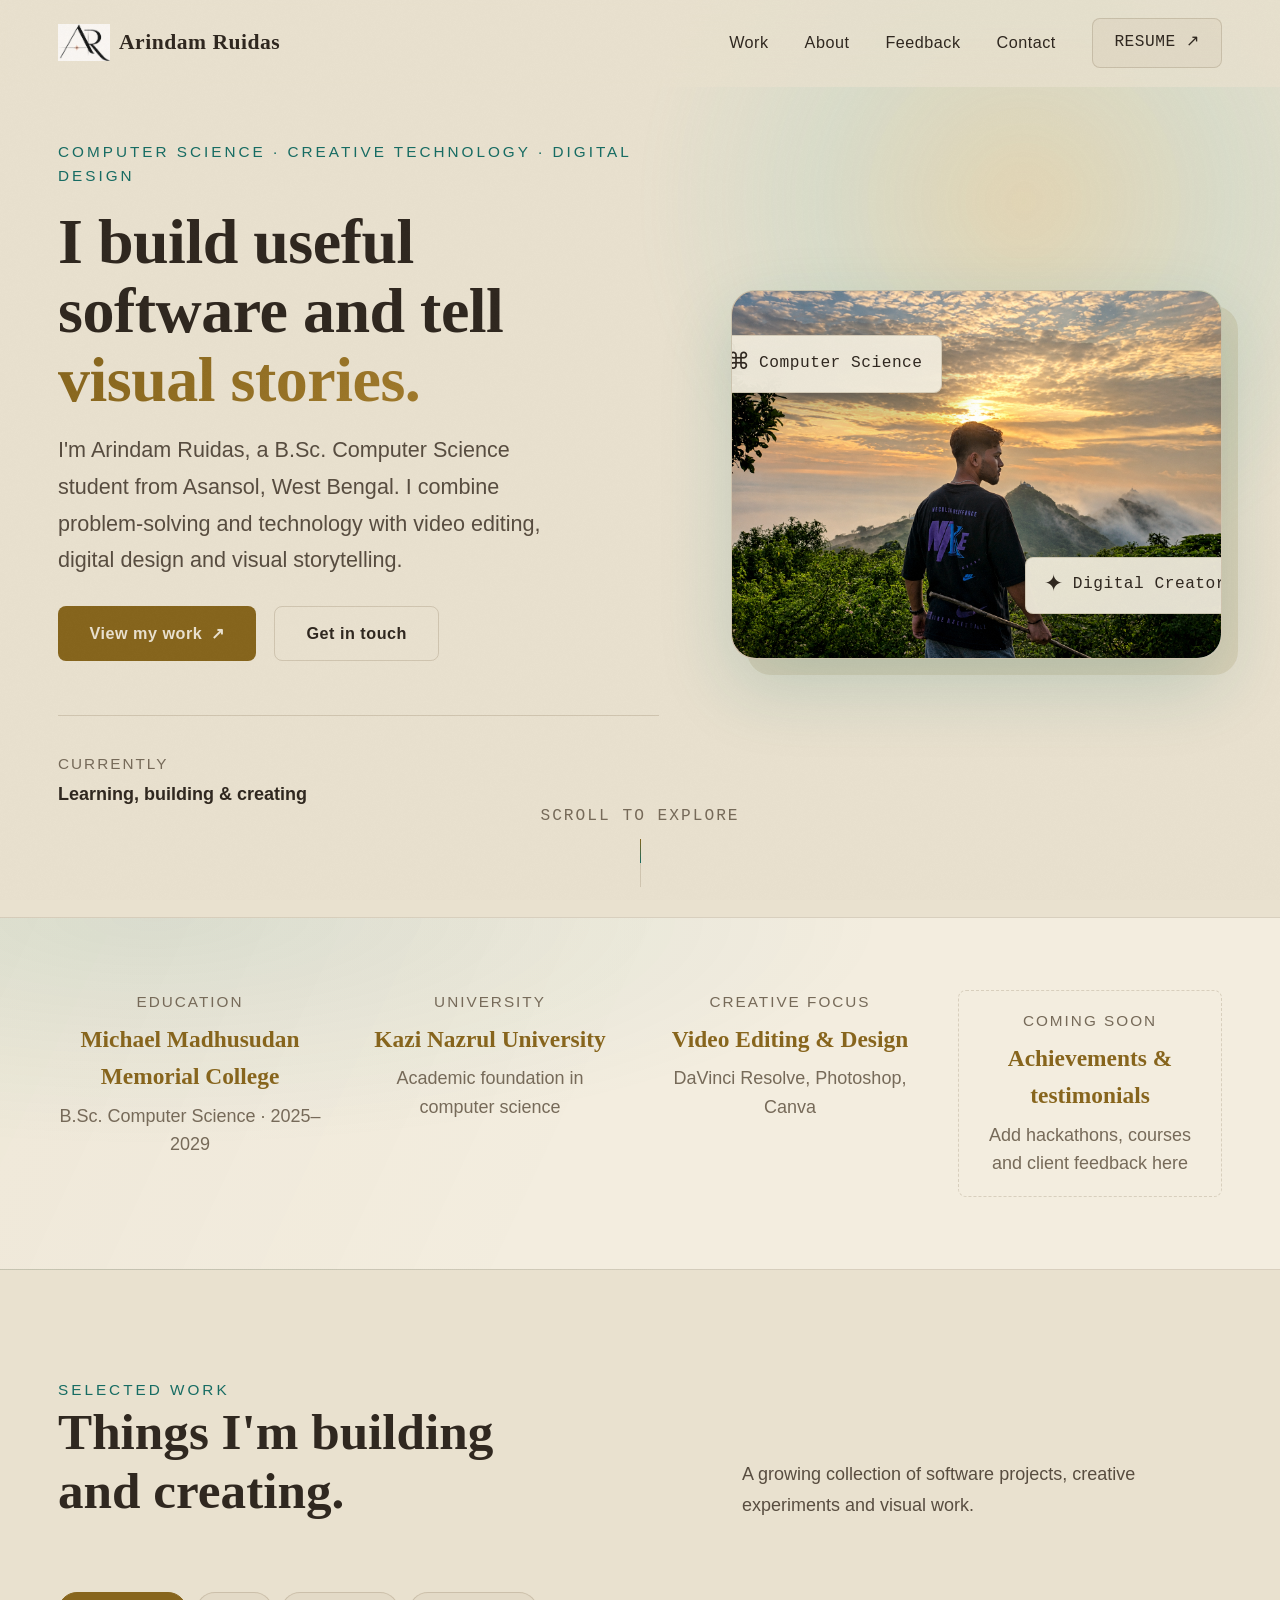
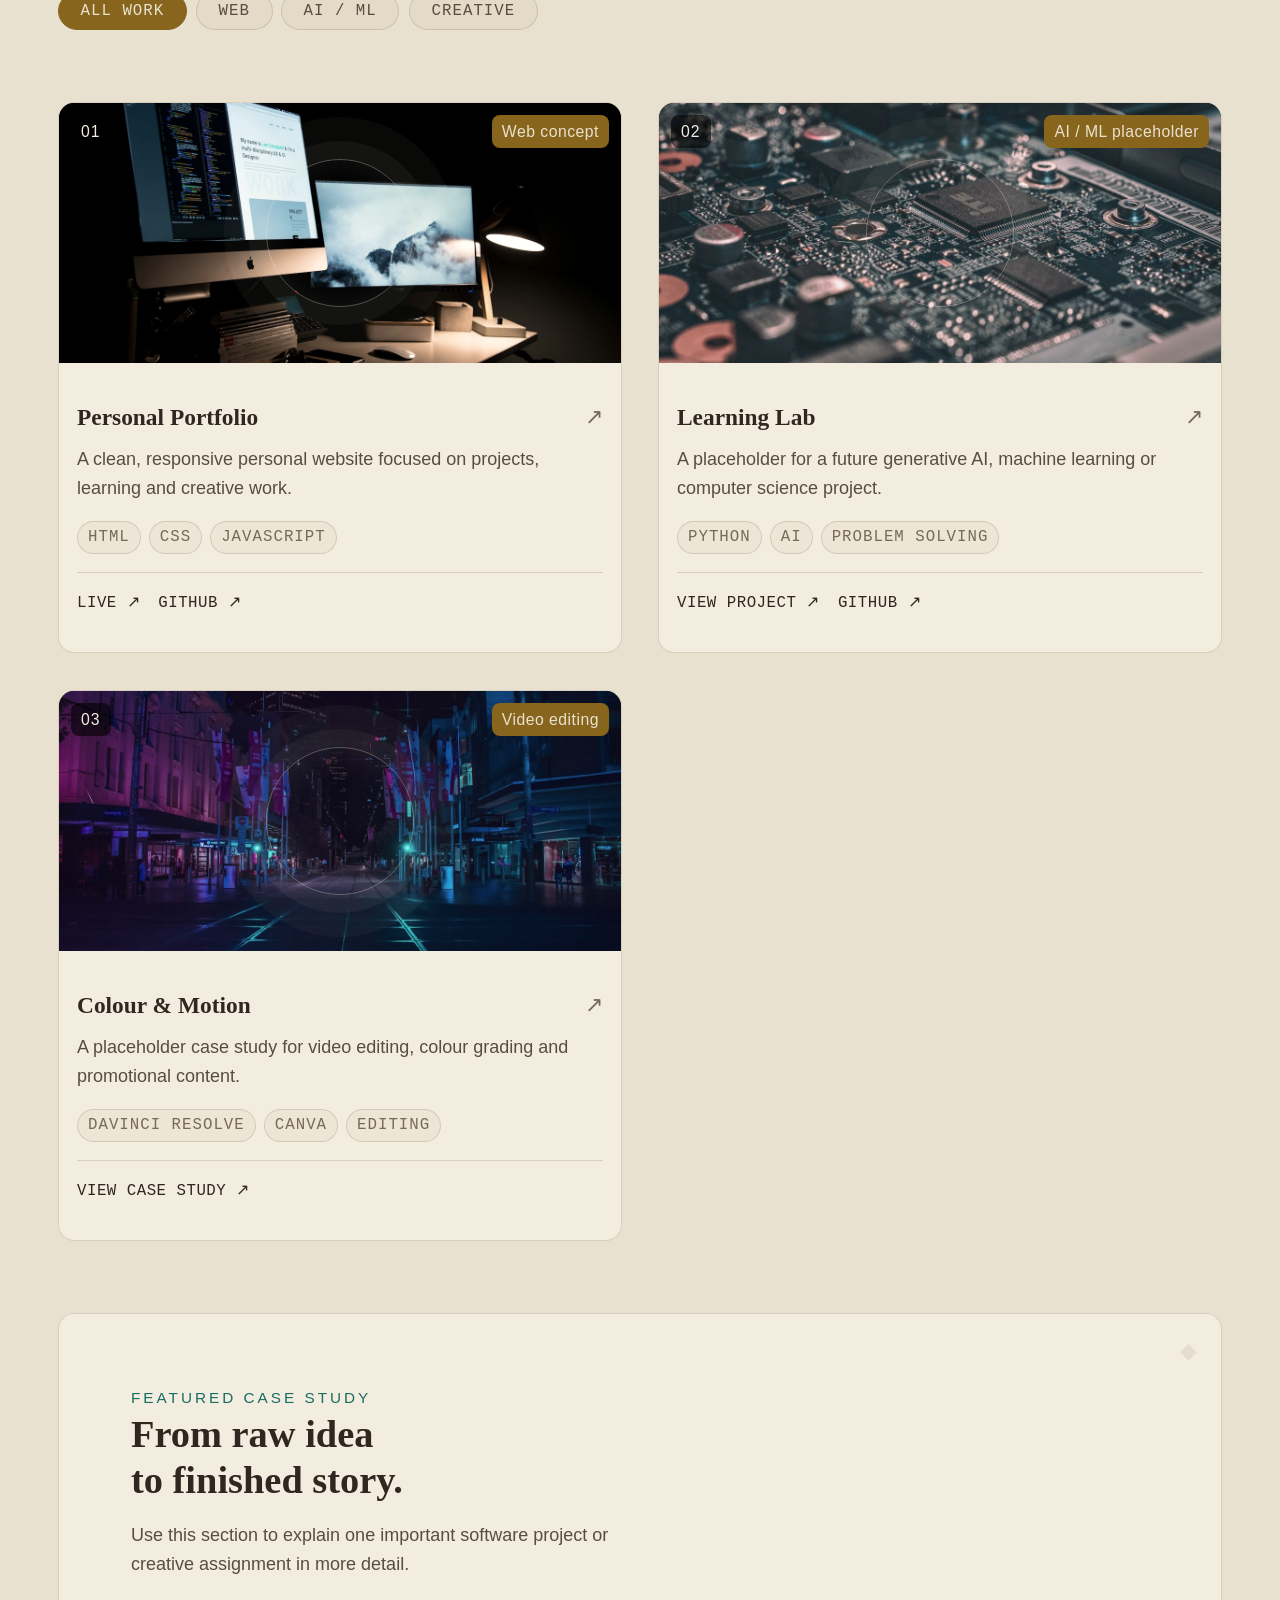
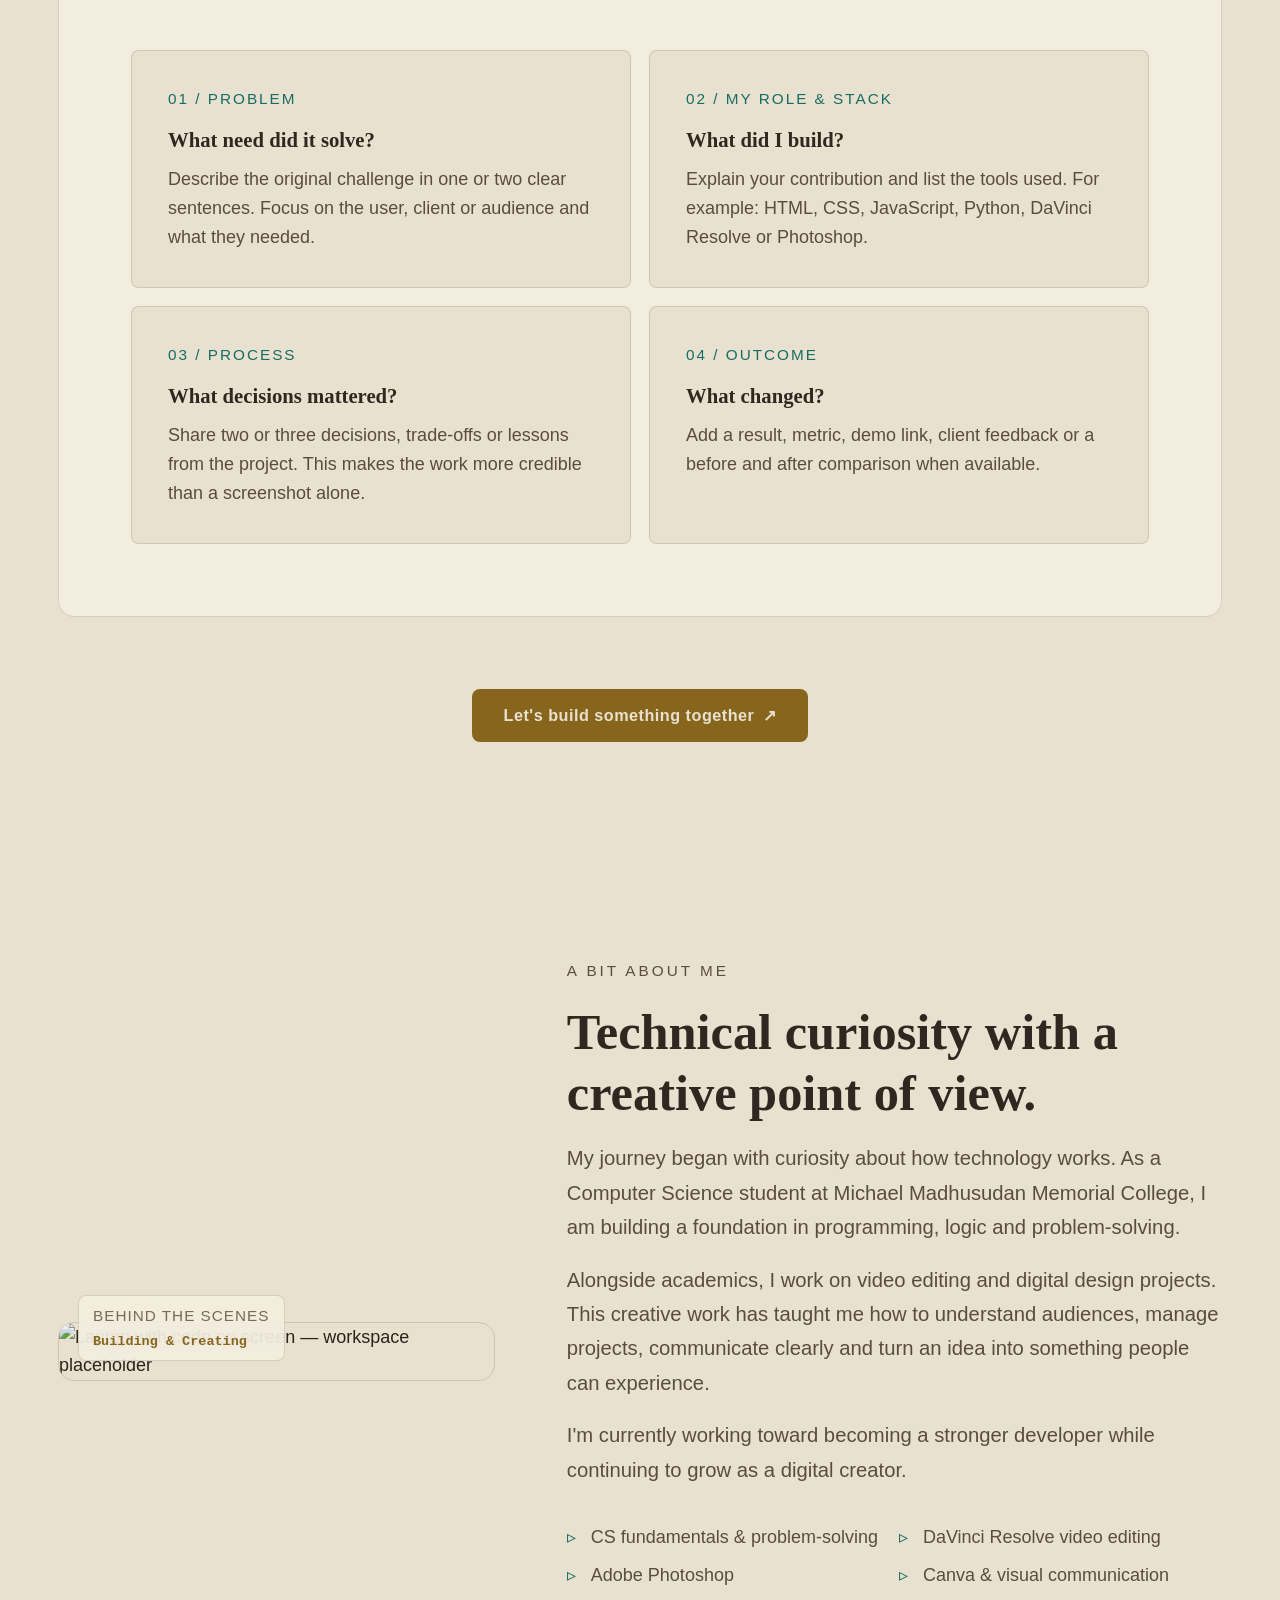
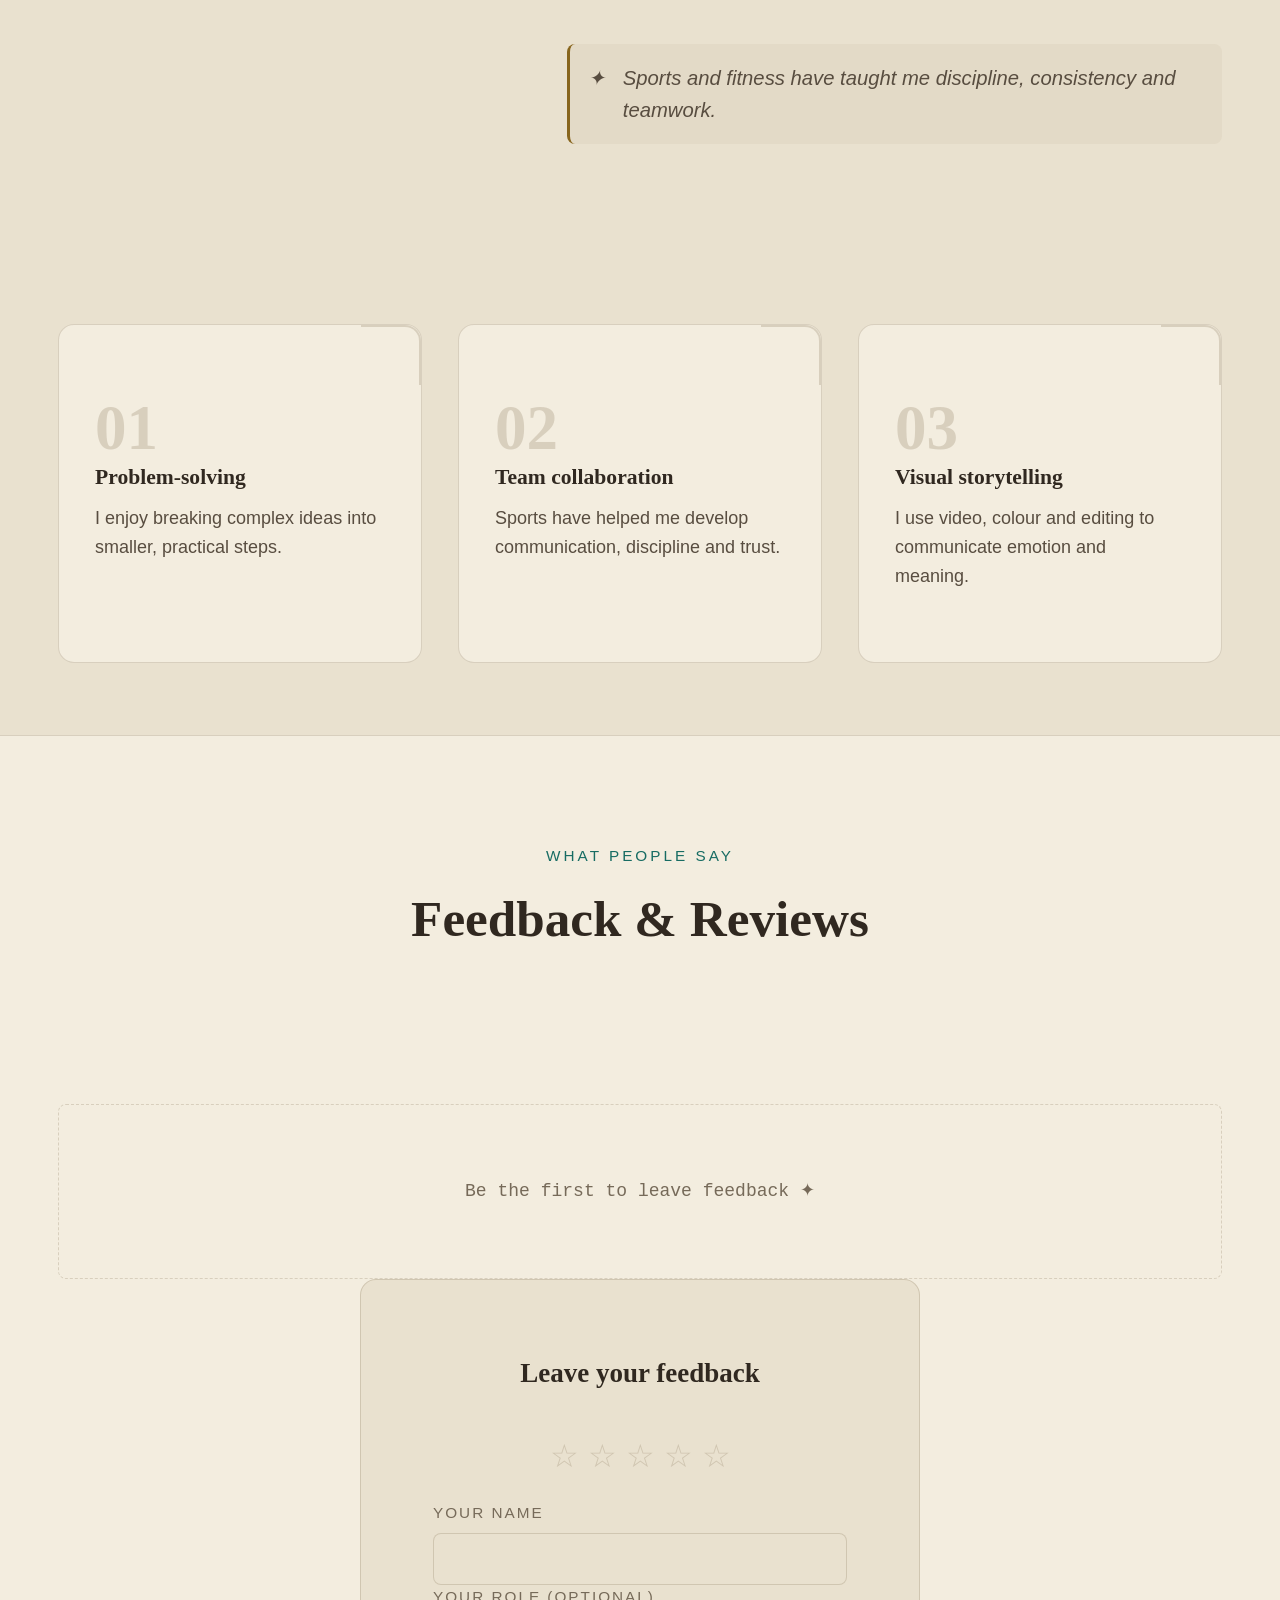
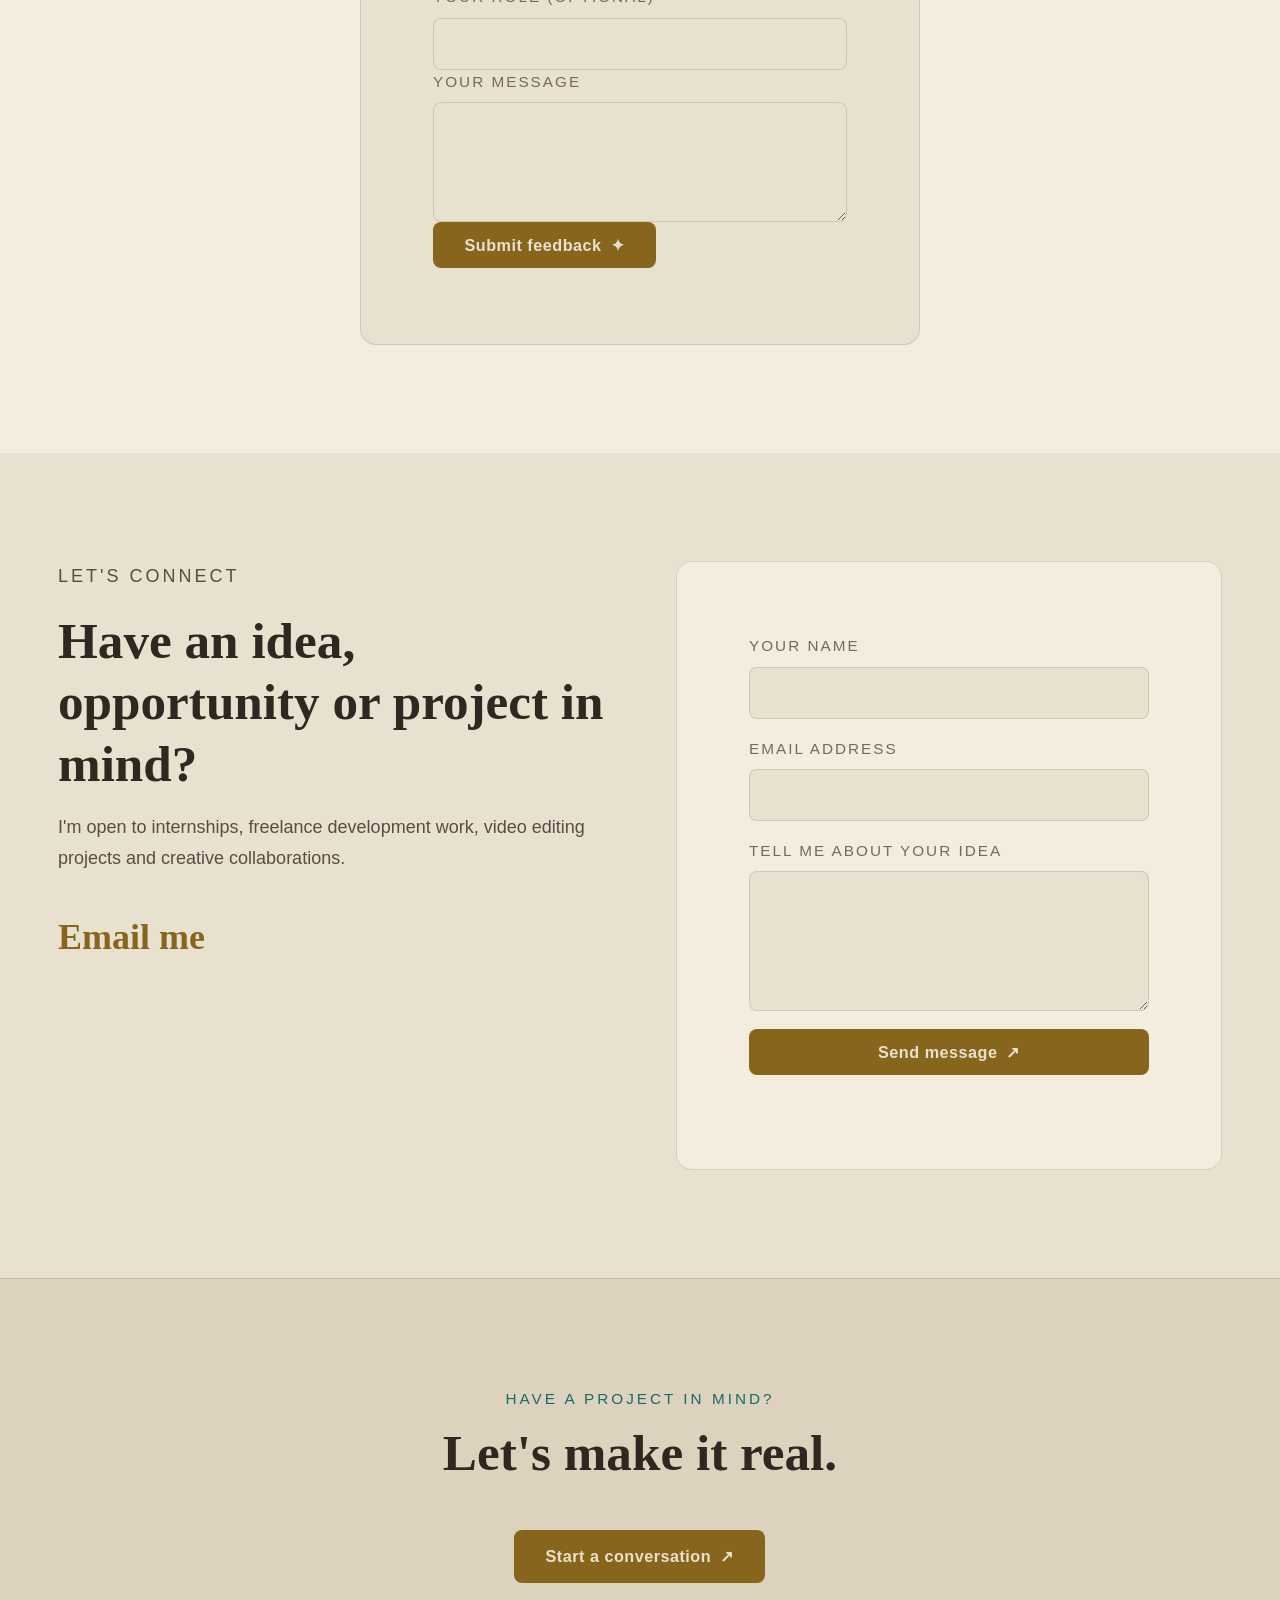
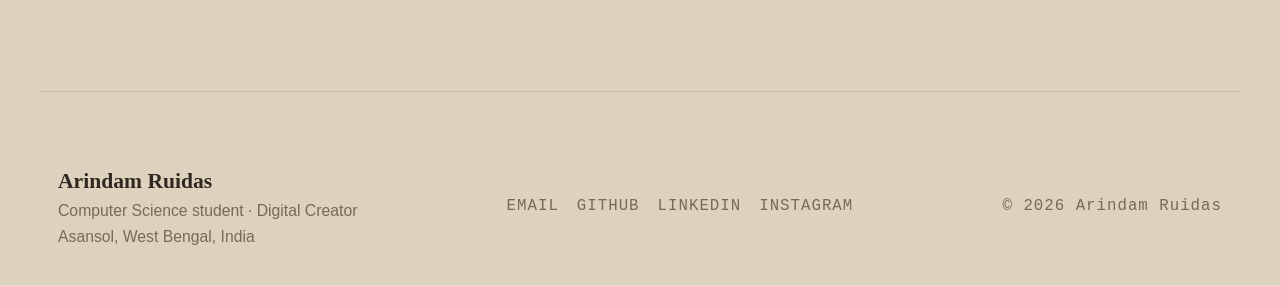
==== index.html @ f47f0a63 "Publish personal portfolio website" ====
<!DOCTYPE html>
<html lang="en">
<head>
  <meta charset="UTF-8" />
  <meta name="viewport" content="width=device-width, initial-scale=1.0" />

  <title>Arindam Ruidas — Computer Science Student &amp; Digital Creator</title>

  <meta
    name="description"
    content="Portfolio of Arindam Ruidas — Computer Science student, problem solver, video editor and digital creator from Asansol, West Bengal."
  />

  <meta name="theme-color" content="#e9e1cf" />
  <meta name="referrer" content="no-referrer" />
  <meta
    http-equiv="Content-Security-Policy"
    content="default-src 'self'; base-uri 'self'; object-src 'none'; script-src 'self'; style-src 'self' 'unsafe-inline' https://fonts.googleapis.com; font-src 'self' https://fonts.gstatic.com data:; img-src 'self' https://images.unsplash.com data:; connect-src 'self'; form-action 'self' mailto:"
  />
  <link rel="icon" type="image/png" href="assets/images/arindam-logo.png" />

  <!-- Typography: Playfair Display, Inter, Space Grotesk, and JetBrains Mono. -->
  <link rel="preconnect" href="https://fonts.googleapis.com" />
  <link rel="preconnect" href="https://fonts.gstatic.com" crossorigin />
  <link
    href="https://fonts.googleapis.com/css2?family=Cormorant+Garamond:wght@400;500;600;700&family=DM+Sans:wght@400;500;600;700&family=Inter:wght@400;500;600;700&family=JetBrains+Mono:wght@300;400;500&family=Playfair+Display:wght@400;500;600;700;800&family=Space+Grotesk:wght@400;500;600;700&display=swap"
    rel="stylesheet"
  />

  <link rel="stylesheet" href="styles.css" />
</head>

<body>
  <!-- Custom dot-and-ring cursor -->
  <div id="cursor-orb"></div>

  <!-- Film Grain Overlay -->
  <div class="grain-overlay"></div>

  <!-- Skip link for keyboard and screen-reader users -->
  <a class="skip-link" href="#main-content">Skip to content</a>

  <!-- Header -->
  <header class="site-header" id="site-header">
    <div class="container nav-wrapper">
      <a href="#home" class="brand" aria-label="Arindam Ruidas home">
        <img class="brand-logo" src="assets/images/arindam-logo.png" alt="" />
        <span class="brand-name">Arindam Ruidas</span>
      </a>

      <button
        class="menu-toggle"
        id="menu-toggle"
        type="button"
        aria-label="Open navigation menu"
        aria-expanded="false"
        aria-controls="primary-navigation"
      >
        <span></span>
        <span></span>
      </button>

      <nav
        class="primary-navigation"
        id="primary-navigation"
        aria-label="Primary navigation"
      >
        <a href="#work">Work</a>
        <a href="#about">About</a>
        <a href="#feedback">Feedback</a>
        <a href="#contact">Contact</a>

        <a
          class="nav-resume"
          href="assets/documents/arindam-ruidas-resume.pdf"
          target="_blank"
          rel="noopener"
          aria-label="Open resume PDF in a new tab"
        >
          Resume <span aria-hidden="true">↗</span>
        </a>
      </nav>
    </div>
  </header>

  <main id="main-content">
    <!-- Hero -->
    <section class="hero section" id="home">
      <div class="container hero-grid">
        <div class="hero-content reveal">
          <p class="eyebrow" data-cipher>Computer Science · Creative Technology · Digital Design</p>

          <h1>
            I build useful software and tell
            <span class="accent-text">visual stories.</span>
          </h1>

          <p class="hero-description">
            I'm Arindam Ruidas, a B.Sc. Computer Science student from Asansol,
            West Bengal. I combine problem-solving and technology with
            video editing, digital design and visual storytelling.
          </p>

          <div class="hero-actions">
            <a class="button button-primary" href="#work">
              View my work
              <span aria-hidden="true">↗</span>
            </a>

            <a class="button button-secondary" href="#contact">
              Get in touch
            </a>
          </div>

          <div class="hero-details">
            <div>
              <span class="detail-label">Currently</span>
              <strong>Learning, building &amp; creating</strong>
            </div>

          </div>
        </div>

        <div class="hero-visual reveal">
          <div class="hero-image-wrap">
            <img
              src="assets/images/hero-arindam.png"
              alt="Arindam looking out over a mountain landscape at sunset"
              class="hero-image"
            />

            <div class="floating-card floating-card-top">
              <span class="floating-icon">⌘</span>
              <span>Computer Science</span>
            </div>

            <div class="floating-card floating-card-bottom">
              <span class="floating-icon">✦</span>
              <span>Digital Creator</span>
            </div>
          </div>
        </div>
      </div>

      <div class="container hero-scroll">
        <span>Scroll to explore</span>
        <span class="scroll-line"></span>
      </div>
    </section>

    <!-- Credibility strip -->
    <section class="credibility section-small" aria-label="Education and interests">
      <div class="container">
        <div class="credibility-grid">
          <div class="credibility-item">
            <span class="credibility-label" data-cipher>Education</span>
            <strong>Michael Madhusudan Memorial College</strong>
            <small>B.Sc. Computer Science · 2025–2029</small>
          </div>

          <div class="credibility-item">
            <span class="credibility-label" data-cipher>University</span>
            <strong>Kazi Nazrul University</strong>
            <small>Academic foundation in computer science</small>
          </div>

          <div class="credibility-item">
            <span class="credibility-label" data-cipher>Creative focus</span>
            <strong>Video Editing &amp; Design</strong>
            <small>DaVinci Resolve, Photoshop, Canva</small>
          </div>

          <div class="credibility-item placeholder-item">
            <span class="credibility-label" data-cipher>Coming soon</span>
            <strong>Achievements &amp; testimonials</strong>
            <small>Add hackathons, courses and client feedback here</small>
          </div>
        </div>
      </div>
    </section>

    <!-- Work -->
    <section class="section work-section" id="work">
      <div class="container">
        <div class="section-heading reveal">
          <div>
            <p class="eyebrow" data-cipher>Selected work</p>
            <h2>Things I'm building<br />and creating.</h2>
          </div>

          <p class="section-intro">
            A growing collection of software projects, creative experiments
            and visual work.
          </p>
        </div>

        <!-- Filter controls -->
        <div class="filter-controls reveal" role="group" aria-label="Filter projects">
          <button class="filter-button active" data-filter="all">
            All work
          </button>

          <button class="filter-button" data-filter="web">
            Web
          </button>

          <button class="filter-button" data-filter="ai">
            AI / ML
          </button>

          <button class="filter-button" data-filter="creative">
            Creative
          </button>
        </div>

        <!-- Project grid -->
        <div class="project-grid" id="project-grid">
          <article class="project-card reveal" data-category="web">
            <div class="project-media project-media-one">
              <img
                class="project-photo"
                src="assets/images/project-portfolio.jpg"
                alt="A dual-screen creative workspace displaying code and a portfolio"
                loading="lazy"
                decoding="async"
              />
              <span class="project-number" data-cipher>01</span>
              <span class="project-type">Web concept</span>
            </div>

            <div class="project-content">
              <div class="project-card-header">
                <h3>Personal Portfolio</h3>
                <span class="project-arrow" aria-hidden="true">↗</span>
              </div>

              <p>
                A clean, responsive personal website focused on projects,
                learning and creative work.
              </p>

              <div class="tag-list">
                <span>HTML</span>
                <span>CSS</span>
                <span>JavaScript</span>
              </div>

              <div class="project-links">
                <a href="#" aria-label="View personal portfolio live project">
                  Live ↗
                </a>
                <a href="#" aria-label="View personal portfolio GitHub repository">
                  GitHub ↗
                </a>
              </div>
            </div>
          </article>

          <article class="project-card reveal" data-category="ai">
            <div class="project-media project-media-two">
              <img
                class="project-photo"
                src="assets/images/project-learning-lab.jpg"
                alt="Close-up of a computer circuit board"
                loading="lazy"
                decoding="async"
              />
              <span class="project-number" data-cipher>02</span>
              <span class="project-type">AI / ML placeholder</span>
            </div>

            <div class="project-content">
              <div class="project-card-header">
                <h3>Learning Lab</h3>
                <span class="project-arrow" aria-hidden="true">↗</span>
              </div>

              <p>
                A placeholder for a future generative AI, machine learning or
                computer science project.
              </p>

              <div class="tag-list">
                <span>Python</span>
                <span>AI</span>
                <span>Problem Solving</span>
              </div>

              <div class="project-links">
                <a href="#" aria-label="View Learning Lab project">
                  View project ↗
                </a>
                <a href="#" aria-label="View Learning Lab GitHub repository">
                  GitHub ↗
                </a>
              </div>
            </div>
          </article>

          <article class="project-card reveal" data-category="creative">
            <div class="project-media project-media-three">
              <img
                class="project-photo"
                src="assets/images/project-colour-motion.jpg"
                alt="A quiet city street at night washed in cinematic blue and magenta light"
                loading="lazy"
                decoding="async"
              />
              <span class="project-number" data-cipher>03</span>
              <span class="project-type">Video editing</span>
            </div>

            <div class="project-content">
              <div class="project-card-header">
                <h3>Colour &amp; Motion</h3>
                <span class="project-arrow" aria-hidden="true">↗</span>
              </div>

              <p>
                A placeholder case study for video editing, colour grading and
                promotional content.
              </p>

              <div class="tag-list">
                <span>DaVinci Resolve</span>
                <span>Canva</span>
                <span>Editing</span>
              </div>

              <div class="project-links">
                <a href="#" aria-label="View Colour and Motion case study">
                  View case study ↗
                </a>
              </div>
            </div>
          </article>
        </div>

        <!-- Case study -->
        <article class="case-study reveal">
          <div class="case-study-heading">
            <div>
              <p class="eyebrow" data-cipher>Featured case study</p>
              <h2>From raw idea<br />to finished story.</h2>
            </div>

            <p>
              Use this section to explain one important software project or
              creative assignment in more detail.
            </p>
          </div>

          <div class="case-study-grid">
            <div class="case-study-block">
              <span class="case-label" data-cipher>01 / Problem</span>
              <h3>What need did it solve?</h3>
              <p>
                Describe the original challenge in one or two clear sentences.
                Focus on the user, client or audience and what they needed.
              </p>
            </div>

            <div class="case-study-block">
              <span class="case-label" data-cipher>02 / My role &amp; stack</span>
              <h3>What did I build?</h3>
              <p>
                Explain your contribution and list the tools used. For example:
                HTML, CSS, JavaScript, Python, DaVinci Resolve or
                Photoshop.
              </p>
            </div>

            <div class="case-study-block">
              <span class="case-label" data-cipher>03 / Process</span>
              <h3>What decisions mattered?</h3>
              <p>
                Share two or three decisions, trade-offs or lessons from the
                project. This makes the work more credible than a screenshot
                alone.
              </p>
            </div>

            <div class="case-study-block">
              <span class="case-label" data-cipher>04 / Outcome</span>
              <h3>What changed?</h3>
              <p>
                Add a result, metric, demo link, client feedback or a before and
                after comparison when available.
              </p>
            </div>
          </div>
        </article>

        <div class="center-cta reveal">
          <a class="button button-primary" href="#contact">
            Let's build something together
            <span aria-hidden="true">↗</span>
          </a>
        </div>
      </div>
    </section>

    <!-- About -->
    <section class="section about-section" id="about">
      <div class="container about-grid">
        <div class="about-image-column reveal">
          <img
            src="https://images.unsplash.com/photo-1498050108023-c5249f4df085?auto=format&fit=crop&w=1000&q=85"
            alt="Laptop with code on screen — workspace placeholder"
            class="about-image"
          />

          <div class="image-caption">
            <span>Behind the scenes</span>
            <strong>Building &amp; Creating</strong>
          </div>
        </div>

        <div class="about-content reveal">
          <p class="eyebrow" data-cipher>A bit about me</p>

          <h2>Technical curiosity with a creative point of view.</h2>

          <p>
            My journey began with curiosity about how technology works. As a
            Computer Science student at Michael Madhusudan Memorial College, I
            am building a foundation in programming, logic and problem-solving.
          </p>

          <p>
            Alongside academics, I work on video editing and digital design
            projects. This creative work has taught me how to understand
            audiences, manage projects, communicate clearly and turn an idea
            into something people can experience.
          </p>

          <p>
            I'm currently working toward becoming a stronger developer while
            continuing to grow as a digital creator.
          </p>

          <ul class="skills-list" aria-label="Core skills">
            <li>CS fundamentals &amp; problem-solving</li>
            <li>DaVinci Resolve video editing</li>
            <li>Adobe Photoshop</li>
            <li>Canva &amp; visual communication</li>
          </ul>

          <div class="personal-note">
            <span aria-hidden="true">✦</span>
            Sports and fitness have taught me discipline, consistency
            and teamwork.
          </div>
        </div>
      </div>
    </section>

    <!-- Strengths -->
    <section class="section-small strengths-section">
      <div class="container strengths-grid">
        <div class="strength-item reveal">
          <span class="strength-number" data-cipher>01</span>
          <h3>Problem-solving</h3>
          <p>I enjoy breaking complex ideas into smaller, practical steps.</p>
        </div>

        <div class="strength-item reveal">
          <span class="strength-number" data-cipher>02</span>
          <h3>Team collaboration</h3>
          <p>Sports have helped me develop communication, discipline and trust.</p>
        </div>

        <div class="strength-item reveal">
          <span class="strength-number" data-cipher>03</span>
          <h3>Visual storytelling</h3>
          <p>I use video, colour and editing to communicate emotion and meaning.</p>
        </div>
      </div>
    </section>

    <!-- Feedback -->
    <section class="section feedback-section" id="feedback">
      <div class="container">
        <div class="feedback-heading reveal">
          <p class="eyebrow" data-cipher>What people say</p>
          <h2>Feedback &amp; Reviews</h2>
        </div>

        <div class="feedback-wall" id="feedback-wall">
          <!-- Dynamic feedback cards rendered by JS -->
        </div>
        <p class="no-feedback" id="no-feedback" style="display: none;">
          Be the first to leave feedback ✦
        </p>

        <div class="feedback-form-wrap reveal">
          <h3>Leave your feedback</h3>

          <form id="feedback-form">
            <div class="star-rating" id="star-rating">
              <span class="star" data-value="1">☆</span>
              <span class="star" data-value="2">☆</span>
              <span class="star" data-value="3">☆</span>
              <span class="star" data-value="4">☆</span>
              <span class="star" data-value="5">☆</span>
            </div>

            <div class="form-field">
              <label for="fb-name">Your name</label>
              <input id="fb-name" name="fb-name" type="text" autocomplete="name" required />
            </div>

            <div class="form-field">
              <label for="fb-role">Your role (optional)</label>
              <input id="fb-role" name="fb-role" type="text" autocomplete="organization-title" />
            </div>

            <div class="form-field">
              <label for="fb-message">Your message</label>
              <textarea id="fb-message" name="fb-message" rows="3" required></textarea>
            </div>

            <button class="button button-primary" type="submit">
              Submit feedback <span aria-hidden="true">✦</span>
            </button>

            <p class="form-status" id="fb-status" role="status"></p>
          </form>
        </div>
      </div>
    </section>

    <!-- Contact -->
    <section class="section contact-section" id="contact">
      <div class="container contact-grid">
        <div class="contact-content reveal">
          <p class="eyebrow" data-cipher>Let's connect</p>

          <h2>Have an idea, opportunity or project in mind?</h2>

          <p>
            I'm open to internships, freelance development work, video editing
            projects and creative collaborations.
          </p>

          <a
            class="email-link"
            href="#contact"
            data-email-link
          >
            Email me
          </a>
        </div>

        <form class="contact-form reveal" id="contact-form">
          <div class="form-field">
            <label for="name">Your name</label>
            <input
              id="name"
              name="name"
              type="text"
              autocomplete="name"
              required
            />
          </div>

          <div class="form-field">
            <label for="email">Email address</label>
            <input
              id="email"
              name="email"
              type="email"
              autocomplete="email"
              required
            />
          </div>

          <div class="form-field">
            <label for="message">Tell me about your idea</label>
            <textarea
              id="message"
              name="message"
              rows="5"
              required
            ></textarea>
          </div>

          <button class="button button-primary" type="submit">
            Send message
            <span aria-hidden="true">↗</span>
          </button>

          <p class="form-status" id="form-status" role="status"></p>
        </form>
      </div>
    </section>
  </main>

  <!-- Footer -->
  <footer class="site-footer">
    <div class="container footer-top">
      <div>
        <p class="eyebrow" data-cipher>Have a project in mind?</p>
        <h2>Let's make it real.</h2>
      </div>

      <a class="button button-primary" href="#contact">
        Start a conversation
        <span aria-hidden="true">↗</span>
      </a>
    </div>

    <div class="container footer-bottom">
      <div>
        <a href="#home" class="footer-brand">Arindam Ruidas</a>
        <p>Computer Science student · Digital Creator</p>
        <p>Asansol, West Bengal, India</p>
      </div>

      <div class="footer-links">
        <a href="#contact" data-email-link>Email</a>
        <a
          href="https://github.com/"
          target="_blank"
          rel="noopener noreferrer"
        >
          GitHub
        </a>
        <a
          href="https://www.linkedin.com/"
          target="_blank"
          rel="noopener noreferrer"
        >
          LinkedIn
        </a>
        <a
          href="https://www.instagram.com/"
          target="_blank"
          rel="noopener noreferrer"
        >
          Instagram
        </a>
      </div>

      <p class="copyright">
        © <span id="current-year"></span> Arindam Ruidas
      </p>
    </div>
  </footer>

  <script src="script.js"></script>
</body>
</html>
---- styles.css ----
/* ═══════════════════════════════════════════════════════════════
   Arindam Ruidas — Portfolio
   Theme : Vintage × Royal × Sci-Fi
   Palette: Aged parchment, burnished gold, and deep teal
   ═══════════════════════════════════════════════════════════════ */

/* ── Custom Properties ─────────────────────────────────────── */
:root {
  /* Palette — between dark and bright  */
  --bg-deep:        #e9e1cf;
  --bg-surface:     #f3eddf;
  --bg-elevated:    #e4dac7;
  --bg-hover:       #d9ccb3;

  --text-primary:   #302820;
  --text-secondary: #584d40;
  --text-muted:     #766a59;

  --accent-gold:    #87651d;
  --accent-gold-h:  #a17a2c;
  --accent-teal:    #176c63;
  --accent-teal-h:  #24877b;
  --accent-rose:    #98594c;

  --glass-bg:       rgba(115, 85, 35, 0.045);
  --glass-border:   rgba(95, 72, 39, 0.18);
  --glass-border-h: rgba(95, 72, 39, 0.34);

  /* Typography */
  --font-heading: 'Playfair Display', 'Cormorant Garamond', Georgia, serif;
  --font-body:    'Inter', 'DM Sans', 'Segoe UI', sans-serif;
  --font-topline: 'Space Grotesk', 'Inter', sans-serif;
  --font-mono:    'JetBrains Mono', 'Fira Code', 'Cascadia Code', monospace;

  /* Spacing */
  --space-xs:  0.25rem;
  --space-sm:  0.5rem;
  --space-md:  1rem;
  --space-lg:  2rem;
  --space-xl:  4rem;
  --space-2xl: 6rem;

  /* Misc */
  --radius:       8px;
  --radius-lg:   16px;
  --radius-xl:   24px;
  --transition:      0.35s cubic-bezier(.25,.46,.45,.94);
  --transition-fast: 0.2s ease;
}

/* Animated gradient angle (aurora borders) */
@property --aurora-angle {
  syntax: '<angle>';
  initial-value: 0deg;
  inherits: false;
}

/* Apply the four font roles consistently across every site section. */
body,
p,
li,
small,
input,
textarea,
.personal-note,
.button {
  font-family: var(--font-body);
}

h1,
h2,
h3,
h4,
h5,
h6,
.brand-name,
.footer-brand,
.credibility-item strong,
.email-link,
.fb-avatar {
  font-family: var(--font-heading);
}

.eyebrow,
.detail-label,
.credibility-label,
.project-number,
.project-type,
.case-label,
.image-caption span,
.fb-role,
.form-field label {
  font-family: var(--font-topline);
}

/* ── Reset ─────────────────────────────────────────────────── */
*, *::before, *::after { box-sizing: border-box; margin: 0; padding: 0; }

html {
  scroll-behavior: smooth;
  font-size: 17px;
  font-family: var(--font-body);
  background-color: var(--bg-deep);
  color: var(--text-primary);
  line-height: 1.6;
  cursor: none;
}

@media (min-width: 768px) {
  html { font-size: 18px; }
}

body { overflow-x: hidden; cursor: none; }

img { max-width: 100%; height: auto; display: block; }

a {
  color: var(--text-primary);
  text-decoration: none;
  transition: color var(--transition);
  cursor: none;
}
a:hover { color: var(--accent-gold); }

button, input, textarea { cursor: none; }

/* ── Skip Link ─────────────────────────────────────────────── */
.skip-link {
  position: absolute; top: -60px; left: 0;
  background: var(--accent-gold); color: var(--bg-deep);
  padding: 8px 16px; z-index: 10000;
  font-family: var(--font-mono); font-size: .8rem;
  transition: top .3s;
}
.skip-link:focus { top: 0; color: var(--bg-deep); }

/* ══════════════════════════════════════════════════════════════
   CUSTOM CURSOR — 8px dot with a smooth 24px outer ring
   ══════════════════════════════════════════════════════════════ */
#cursor-orb {
  position: fixed;
  width: 24px; height: 24px;
  border-radius: 50%;
  border: 1px solid #fff;
  color: #fff;
  pointer-events: none;
  z-index: 9998;
  transform: translate(-50%, -50%);
  opacity: 0;
  transition: opacity .2s ease, scale .25s ease;
  mix-blend-mode: difference;
  will-change: top, left;
}

#cursor-orb::before {
  content: '';
  position: absolute;
  width: 8px;
  height: 8px;
  top: 50%;
  left: 50%;
  background: #fff;
  border-radius: 50%;
  transform: translate(-50%, -50%);
}

#cursor-orb.is-active { opacity: 1; }

#cursor-orb.is-hovering {
  scale: 1.2;
}

#cursor-orb.is-link,
#cursor-orb.is-hovering.is-link {
  scale: 1.5;
}

.button,
.filter-button,
.menu-toggle {
  transition: transform .25s ease-out, box-shadow var(--transition), color var(--transition), background var(--transition), border-color var(--transition);
  will-change: transform;
}

/* ══════════════════════════════════════════════════════════════
   FILM GRAIN OVERLAY
   ══════════════════════════════════════════════════════════════ */
.grain-overlay {
  position: fixed; inset: 0;
  z-index: 9996;
  pointer-events: none;
  opacity: .035;
  background-repeat: repeat;
  background-size: 200px 200px;
  animation: grain-shift .5s steps(4) infinite;
}

@keyframes grain-shift {
  0%   { transform: translate(0, 0); }
  25%  { transform: translate(-2px, 3px); }
  50%  { transform: translate(3px,-1px); }
  75%  { transform: translate(-3px,-2px); }
  100% { transform: translate(1px, 2px); }
}

/* ── Layout ────────────────────────────────────────────────── */
.container     { width: 100%; max-width: 1200px; margin: 0 auto; padding: 0 var(--space-md); }
.section       { padding: var(--space-2xl) 0; }
.section-small { padding: var(--space-xl)  0; }

/* ══════════════════════════════════════════════════════════════
   HEADER / NAVIGATION
   ══════════════════════════════════════════════════════════════ */
.site-header {
  position: fixed; top: 0; left: 0; width: 100%;
  z-index: 200;
  background: rgba(233,225,207,.76);
  backdrop-filter: blur(16px);
  -webkit-backdrop-filter: blur(16px);
  border-bottom: 1px solid transparent;
  padding: var(--space-md) 0;
  transition: background var(--transition),
              border-color var(--transition),
              padding var(--transition);
}

.site-header.is-scrolled {
  background: rgba(233,225,207,.96);
  border-bottom-color: var(--glass-border);
  padding: var(--space-sm) 0;
}

.nav-wrapper {
  display: flex; justify-content: space-between; align-items: center;
}

.brand {
  display: flex; align-items: center; gap: var(--space-sm); z-index: 201;
}

.brand-logo {
  width: 52px;
  height: 38px;
  object-fit: contain;
  mix-blend-mode: multiply;
  flex: 0 0 auto;
}

.brand-name {
  font-family: var(--font-heading);
  font-weight: 700; font-size: 1.2rem;
  letter-spacing: .5px;
}

/* ── Hamburger toggle ── */
.menu-toggle {
  display: flex; flex-direction: column; gap: 6px;
  background: none; border: none; padding: 4px; z-index: 201;
}

.menu-toggle span {
  display: block; width: 26px; height: 2px;
  background-color: var(--text-primary);
  transition: transform .3s, opacity .3s;
  border-radius: 1px;
}

.menu-toggle[aria-expanded="true"] span:nth-child(1) {
  transform: translateY(4px) rotate(45deg);
}
.menu-toggle[aria-expanded="true"] span:nth-child(2) {
  transform: translateY(-4px) rotate(-45deg);
}

/* ── Mobile Nav Overlay ── */
.primary-navigation {
  position: fixed; inset: 0;
  background: rgba(233,225,207,.98);
  backdrop-filter: blur(20px);
  -webkit-backdrop-filter: blur(20px);
  display: flex; flex-direction: column;
  align-items: center; justify-content: center;
  gap: var(--space-lg);
  transform: translateY(-100%);
  transition: transform .5s cubic-bezier(.77,0,.175,1);
  z-index: 200;
}

.primary-navigation.is-open { transform: translateY(0); }

.primary-navigation a {
  font-family: var(--font-heading);
  font-size: 2rem; font-weight: 700;
  letter-spacing: 1px;
  position: relative;
}

.primary-navigation a::after {
  content: '';
  position: absolute; bottom: -4px; left: 0;
  width: 0; height: 2px;
  background: var(--accent-gold);
  transition: width var(--transition);
}
.primary-navigation a:hover::after { width: 100%; }

.nav-resume {
  font-family: var(--font-mono) !important;
  font-size: .8rem !important;
  background: var(--glass-bg);
  padding: .6rem 1.2rem;
  border-radius: var(--radius);
  border: 1px solid var(--glass-border);
  letter-spacing: 1px; text-transform: uppercase;
}
.nav-resume:hover {
  background: var(--accent-gold);
  color: var(--bg-deep);
  border-color: var(--accent-gold);
}

body.menu-open { overflow: hidden; }

@media (min-width: 768px) {
  .menu-toggle { display: none; }

  .primary-navigation {
    position: static; height: auto; width: auto;
    flex-direction: row; background: transparent;
    backdrop-filter: none; -webkit-backdrop-filter: none;
    transform: none; gap: var(--space-lg);
  }

  .primary-navigation a {
    font-family: var(--font-body);
    font-size: .9rem; font-weight: 500;
    letter-spacing: .5px;
  }
}

/* ══════════════════════════════════════════════════════════════
   HERO SECTION
   ══════════════════════════════════════════════════════════════ */
.hero {
  padding-top: 140px;
  min-height: 100vh;
  display: flex; align-items: center;
  position: relative; overflow: hidden;
}

/* Ambient radial glow behind hero */
.hero::before {
  content: '';
  position: absolute; top: -20%; right: -10%;
  width: 60vw; height: 60vw;
  background: radial-gradient(circle,
    rgba(201,168,76,.2) 0%,
    rgba(91,184,166,.11) 38%,
    transparent 70%);
  filter: blur(12px);
  pointer-events: none; z-index: 0;
}

.hero-grid {
  display: grid; grid-template-columns: 1fr;
  gap: var(--space-xl); align-items: center;
  position: relative; z-index: 1;
}

@media (min-width: 1024px) {
  .hero-grid { grid-template-columns: 1.1fr .9fr; }
}

.hero-content {
  display: flex; flex-direction: column; gap: var(--space-md);
}

.eyebrow {
  font-family: var(--font-topline);
  text-transform: uppercase; letter-spacing: 3px;
  color: var(--accent-teal);
  font-size: .75rem; font-weight: 400;
}

.hero h1 {
  font-family: var(--font-heading);
  font-size: clamp(2.5rem, 5vw, 4.5rem);
  line-height: 1.08; font-weight: 800;
  letter-spacing: -.5px;
}

.accent-text {
  background: linear-gradient(135deg,
    var(--accent-gold) 0%,
    var(--accent-gold-h) 50%,
    var(--accent-teal) 100%);
  background-size: 200% 200%;
  -webkit-background-clip: text;
  -webkit-text-fill-color: transparent;
  background-clip: text;
  animation: gradient-shift 6s ease-in-out infinite;
}

@keyframes gradient-shift {
  0%, 100% { background-position: 0% 50%; }
  50%      { background-position: 100% 50%; }
}

.hero-description {
  color: var(--text-secondary);
  font-size: 1.1rem; max-width: 520px; line-height: 1.7;
}

.hero-actions {
  display: flex; gap: var(--space-md);
  flex-wrap: wrap; margin-top: var(--space-sm);
}

.hero-details {
  display: flex; gap: var(--space-xl);
  margin-top: var(--space-lg); padding-top: var(--space-lg);
  border-top: 1px solid var(--glass-border);
}

.detail-label {
  display: block;
  font-family: var(--font-topline);
  font-size: .7rem; color: var(--text-muted);
  text-transform: uppercase; letter-spacing: 2px;
  margin-bottom: 4px;
}

/* ── Hero Visual ── */
.hero-visual { position: relative; }

.hero-image-wrap {
  position: relative;
  border-radius: var(--radius-xl);
  overflow: hidden;
  border: 1px solid var(--glass-border);
  box-shadow: 0 28px 72px rgba(23,108,99,.2),
              16px 16px 0 rgba(135,101,29,.12);
}

/* Aurora shimmer border on hero image */
.hero-image-wrap::before {
  content: '';
  position: absolute; inset: -2px;
  border-radius: inherit;
  background: conic-gradient(
    from var(--aurora-angle),
    var(--accent-gold),
    var(--accent-teal),
    transparent,
    var(--accent-rose),
    var(--accent-gold));
  z-index: -1;
  animation: aurora-rotate 8s linear infinite;
  opacity: .5;
}

@keyframes aurora-rotate {
  to { --aurora-angle: 360deg; }
}

.hero-image {
  border-radius: var(--radius-xl);
  width: 100%;
  filter: sepia(.1) contrast(1.05);
  transition: filter var(--transition);
}
.hero-image:hover { filter: sepia(0) contrast(1.1); }

.floating-card {
  position: absolute;
  background: rgba(243,237,223,.94);
  backdrop-filter: blur(16px);
  -webkit-backdrop-filter: blur(16px);
  border: 1px solid var(--glass-border);
  padding: var(--space-sm) var(--space-md);
  border-radius: var(--radius);
  display: flex; align-items: center; gap: var(--space-sm);
  box-shadow: 0 12px 40px rgba(0,0,0,.4);
  font-family: var(--font-mono);
  font-size: .8rem; letter-spacing: .5px;
  animation: float 4s ease-in-out infinite;
}

.floating-card-top    { top: 12%; left: -24px; animation-delay: 0s; }
.floating-card-bottom { bottom: 12%; right: -24px; animation-delay: -2s; }

@keyframes float {
  0%, 100% { transform: translateY(0); }
  50%      { transform: translateY(-8px); }
}

.floating-icon { font-size: 1.3rem; }

/* ── Scroll indicator ── */
.hero-scroll {
  position: absolute; bottom: 30px;
  left: 50%; transform: translateX(-50%);
  display: flex; flex-direction: column;
  align-items: center; gap: var(--space-sm);
  color: var(--text-muted);
  font-family: var(--font-mono);
  font-size: .7rem; letter-spacing: 2px;
  text-transform: uppercase;
}

.scroll-line {
  width: 1px; height: 48px;
  background: var(--glass-border);
  position: relative; overflow: hidden;
}

.scroll-line::after {
  content: '';
  position: absolute; top: 0; left: 0;
  width: 100%; height: 50%;
  background: linear-gradient(to bottom, var(--accent-gold), var(--accent-teal));
  animation: scroll-pulse 2.5s infinite ease-in-out;
}

@keyframes scroll-pulse {
  0%   { transform: translateY(-100%); }
  100% { transform: translateY(250%); }
}

/* ══════════════════════════════════════════════════════════════
   BUTTONS
   ══════════════════════════════════════════════════════════════ */
.button {
  display: inline-flex; align-items: center;
  justify-content: center; gap: var(--space-sm);
  padding: .75rem 1.75rem;
  border-radius: var(--radius);
  font-weight: 600; font-size: .9rem;
  letter-spacing: .5px;
  transition: all var(--transition);
  border: none;
  position: relative; overflow: hidden;
}

/* Holographic flash on hover */
.button::before {
  content: '';
  position: absolute; inset: 0;
  background: linear-gradient(105deg,
    transparent 40%,
    rgba(255,255,255,.12) 50%,
    transparent 60%);
  transform: translateX(-100%);
  transition: transform .6s;
}
.button:hover::before { transform: translateX(100%); }

.button-primary {
  background: var(--accent-gold); color: var(--bg-deep);
  font-family: var(--font-body);
}
.button-primary:hover {
  background: var(--accent-gold-h); color: var(--bg-deep);
  box-shadow: 0 4px 28px rgba(201,168,76,.3);
}

.button-secondary {
  background: transparent; color: var(--text-primary);
  border: 1px solid var(--glass-border);
}
.button-secondary:hover {
  border-color: var(--accent-gold); color: var(--accent-gold);
}

/* ══════════════════════════════════════════════════════════════
   CREDIBILITY STRIP
   ══════════════════════════════════════════════════════════════ */
.credibility {
  border-top: 1px solid var(--glass-border);
  border-bottom: 1px solid var(--glass-border);
  padding: var(--space-xl) 0;
  background:
    radial-gradient(ellipse at 12% 0%, rgba(23,108,99,.1), transparent 46%),
    linear-gradient(115deg, rgba(135,101,29,.035), transparent 48%),
    var(--bg-surface);
}

.credibility-grid {
  display: grid; grid-template-columns: 1fr;
  gap: var(--space-lg); text-align: center;
}

@media (min-width: 768px) {
  .credibility-grid { grid-template-columns: repeat(4, 1fr); }
}

.credibility-item {
  display: flex; flex-direction: column; gap: 6px;
}

.credibility-label {
  font-family: var(--font-topline);
  color: var(--text-muted); font-size: .7rem;
  text-transform: uppercase; letter-spacing: 2px;
}

.credibility-item strong {
  font-family: var(--font-heading);
  font-size: 1.3rem; color: var(--accent-gold);
  font-weight: 700;
}

.credibility-item small {
  font-size: .75rem; color: var(--text-muted);
}

.placeholder-item {
  border: 1px dashed var(--glass-border);
  padding: var(--space-md); border-radius: var(--radius);
}

/* ══════════════════════════════════════════════════════════════
   WORK SECTION
   ══════════════════════════════════════════════════════════════ */
.work-section { position: relative; }

.section-heading {
  display: flex; flex-direction: column;
  gap: var(--space-md);
  margin-bottom: var(--space-xl);
}

.section-heading h2 {
  font-family: var(--font-heading);
  font-size: clamp(2rem, 4vw, 3.5rem);
  line-height: 1.15; font-weight: 800;
}

@media (min-width: 768px) {
  .section-heading {
    flex-direction: row;
    justify-content: space-between;
    align-items: flex-end;
  }
}

.section-intro {
  color: var(--text-secondary);
  max-width: 480px; line-height: 1.7;
}

/* ── Filter Controls ── */
.filter-controls {
  display: flex; gap: var(--space-sm);
  margin-bottom: var(--space-xl);
  flex-wrap: wrap;
}

.filter-button {
  font-family: var(--font-mono);
  background: var(--glass-bg);
  border: 1px solid var(--glass-border);
  color: var(--text-secondary);
  padding: .5rem 1.2rem; border-radius: 24px;
  font-size: .75rem; letter-spacing: 1px;
  text-transform: uppercase;
  transition: all var(--transition);
}

.filter-button:hover,
.filter-button.active {
  background: var(--accent-gold);
  color: var(--bg-deep);
  border-color: var(--accent-gold);
}

/* ── Project Grid ── */
.project-grid {
  display: grid; grid-template-columns: 1fr; gap: var(--space-lg);
}

@media (min-width: 768px) {
  .project-grid { grid-template-columns: repeat(2, 1fr); }
}

.project-card {
  background: var(--bg-surface);
  border-radius: var(--radius-lg);
  overflow: hidden;
  border: 1px solid var(--glass-border);
  display: flex; flex-direction: column;
  transition: box-shadow .5s ease, border-color var(--transition);
  will-change: transform;
  transform-style: preserve-3d;
}

.project-card:hover {
  border-color: var(--glass-border-h);
  box-shadow: 0 24px 64px rgba(0,0,0,.3),
              0 0 40px rgba(201,168,76,.05);
}

.project-card[hidden] { display: none; }

.project-media {
  height: 260px; position: relative;
  display: flex; align-items: center; justify-content: center;
  overflow: hidden;
}

.project-photo {
  position: absolute;
  inset: 0;
  z-index: 0;
  width: 100%;
  height: 100%;
  object-fit: cover;
  filter: saturate(.82) sepia(.08);
  transition: transform .8s cubic-bezier(.25,.46,.45,.94), filter .5s ease;
}

.project-card:hover .project-photo {
  transform: scale(1.045);
  filter: saturate(.98) sepia(0);
}

/* Vintage-toned card gradients */
.project-media-one   { background: radial-gradient(ellipse at 70% 25%, #8a6335, transparent 38%), linear-gradient(135deg, #2a1f1a, #3d2c1a 52%, #1a2a2f); }
.project-media-two   { background: radial-gradient(ellipse at 30% 75%, #245c59, transparent 42%), linear-gradient(135deg, #1a1a2e, #2a1f3a 52%, #1f2a2a); }
.project-media-three { background: radial-gradient(ellipse at 70% 30%, #66713a, transparent 40%), linear-gradient(135deg, #1a2a1f, #2a3a1f 52%, #2a2a1a); }
.project-media-four  { background: radial-gradient(ellipse at 35% 35%, #854f42, transparent 42%), linear-gradient(135deg, #2e1a1a, #3a2a1f 52%, #2a1f1a); }

.project-media::before {
  content: '';
  position: absolute;
  z-index: 1;
  width: 148px;
  aspect-ratio: 1;
  left: 50%;
  top: 50%;
  border: 1px solid rgba(243,237,223,.34);
  border-radius: 50%;
  box-shadow: 0 0 0 18px rgba(243,237,223,.045),
              0 0 0 42px rgba(243,237,223,.035),
              inset 0 0 36px rgba(243,237,223,.1);
  transform: translate(-50%, -50%);
  pointer-events: none;
}

/* Holographic light sweep on hover */
.project-media::after {
  content: '';
  position: absolute; inset: 0;
  z-index: 1;
  background: linear-gradient(105deg,
    transparent 40%,
    rgba(201,168,76,.08) 45%,
    rgba(91,184,166,.08) 50%,
    transparent 55%);
  transform: translateX(-100%);
  transition: transform .8s;
}
.project-card:hover .project-media::after {
  transform: translateX(100%);
}

.project-number {
  position: absolute; top: 12px; left: 12px;
  z-index: 2;
  font-family: var(--font-topline);
  background: rgba(0,0,0,.6);
  color: #f3eddf;
  padding: 4px 10px; border-radius: var(--radius);
  font-size: .7rem; font-weight: 500; letter-spacing: 1px;
}

.project-type {
  position: absolute; top: 12px; right: 12px;
  z-index: 2;
  font-family: var(--font-topline);
  background: var(--accent-gold); color: var(--bg-deep);
  padding: 4px 10px; border-radius: var(--radius);
  font-size: .7rem; font-weight: 500; letter-spacing: .5px;
}

.project-content {
  padding: var(--space-lg) var(--space-md);
  display: flex; flex-direction: column;
  gap: var(--space-sm); flex-grow: 1;
}

.project-card-header {
  display: flex; justify-content: space-between; align-items: center;
}

.project-card h3 {
  font-family: var(--font-heading);
  font-size: 1.3rem; font-weight: 700;
}

.project-arrow {
  font-size: 1.2rem;
  transition: transform var(--transition), color var(--transition);
  color: var(--text-muted);
}
.project-card:hover .project-arrow {
  transform: rotate(45deg); color: var(--accent-gold);
}

.project-content > p {
  color: var(--text-secondary);
  font-size: .875rem; line-height: 1.6; flex-grow: 1;
}

.tag-list {
  display: flex; gap: 8px; flex-wrap: wrap;
  margin: var(--space-sm) 0;
}

.tag-list span {
  font-family: var(--font-mono);
  background: var(--glass-bg);
  border: 1px solid var(--glass-border);
  padding: 3px 10px; border-radius: 20px;
  font-size: .65rem; color: var(--text-muted);
  text-transform: uppercase; letter-spacing: 1px;
}

.project-links {
  display: flex; gap: var(--space-md);
  margin-top: auto; padding-top: var(--space-md);
  border-top: 1px solid var(--glass-border);
}

.project-links a {
  font-family: var(--font-mono);
  font-size: .75rem; font-weight: 500;
  letter-spacing: .5px; text-transform: uppercase;
}

/* ══════════════════════════════════════════════════════════════
   CASE STUDY
   ══════════════════════════════════════════════════════════════ */
.case-study {
  background: var(--bg-surface);
  border-radius: var(--radius-lg);
  padding: var(--space-xl);
  margin-top: var(--space-xl);
  border: 1px solid var(--glass-border);
  position: relative; overflow: hidden;
}

/* Royal corner flourish */
.case-study::before {
  content: '◆';
  position: absolute; top: 20px; right: 24px;
  font-size: 1.2rem; color: var(--glass-border); opacity: .5;
}

.case-study-heading { margin-bottom: var(--space-xl); }

.case-study-heading h2 {
  font-family: var(--font-heading);
  font-size: clamp(1.8rem, 3vw, 2.5rem);
  line-height: 1.2;
}

.case-study-heading > p:last-child {
  color: var(--text-secondary);
  margin-top: var(--space-md);
  max-width: 500px;
}

.case-study-grid {
  display: grid; grid-template-columns: 1fr; gap: var(--space-md);
}

@media (min-width: 768px) {
  .case-study-grid { grid-template-columns: repeat(2, 1fr); }
}

.case-study-block {
  background: var(--bg-deep);
  padding: var(--space-lg);
  border-radius: var(--radius);
  border: 1px solid var(--glass-border);
  transition: border-color var(--transition);
}
.case-study-block:hover { border-color: var(--glass-border-h); }

.case-label {
  font-family: var(--font-topline);
  color: var(--accent-teal);
  font-size: .65rem; text-transform: uppercase;
  letter-spacing: 2px; margin-bottom: 12px;
  display: block;
}

.case-study-block h3 {
  font-family: var(--font-heading);
  margin-bottom: 8px; font-size: 1.15rem;
}

.case-study-block p {
  color: var(--text-secondary);
  font-size: .875rem; line-height: 1.6;
}

/* ── Center CTA ── */
.center-cta { text-align: center; margin-top: var(--space-xl); }

/* ══════════════════════════════════════════════════════════════
   ABOUT SECTION
   ══════════════════════════════════════════════════════════════ */
.about-section { position: relative; }

.about-grid {
  display: grid; grid-template-columns: 1fr;
  gap: var(--space-xl); align-items: center;
}

@media (min-width: 1024px) {
  .about-grid { grid-template-columns: 1fr 1.5fr; }
}

.about-image-column { position: relative; }

.about-image {
  border-radius: var(--radius-lg); width: 100%;
  filter: sepia(.15) contrast(1.05) brightness(.95);
  border: 1px solid var(--glass-border);
}

.image-caption {
  position: absolute; bottom: 20px; left: 20px;
  background: rgba(243,237,223,.94);
  backdrop-filter: blur(10px);
  -webkit-backdrop-filter: blur(10px);
  padding: 8px 14px; border-radius: var(--radius);
  font-family: var(--font-mono); font-size: .75rem;
  display: flex; flex-direction: column; gap: 2px;
  border: 1px solid var(--glass-border);
}

.image-caption span {
  font-family: var(--font-topline);
  color: var(--text-muted); font-size: .65rem;
  text-transform: uppercase; letter-spacing: 1px;
}
.image-caption strong { color: var(--accent-gold); }

.about-content {
  display: flex; flex-direction: column; gap: var(--space-md);
}

.about-content h2 {
  font-family: var(--font-heading);
  font-size: clamp(2rem, 4vw, 2.8rem);
  line-height: 1.2; font-weight: 800;
}

.about-content p { color: var(--text-secondary); line-height: 1.7; }

.skills-list {
  list-style: none;
  display: grid; grid-template-columns: 1fr 1fr;
  gap: var(--space-sm); margin-top: var(--space-md);
}

.skills-list li {
  position: relative; padding-left: 24px;
  font-size: .9rem; color: var(--text-secondary);
}

.skills-list li::before {
  content: '▹'; color: var(--accent-teal);
  position: absolute; left: 0; font-size: 1rem;
}

.personal-note {
  margin-top: var(--space-lg);
  background: var(--glass-bg);
  padding: var(--space-md); border-radius: var(--radius);
  border-left: 3px solid var(--accent-gold);
  display: flex; gap: var(--space-md);
  align-items: flex-start;
  color: var(--text-secondary); font-style: italic;
}

/* ══════════════════════════════════════════════════════════════
   STRENGTHS
   ══════════════════════════════════════════════════════════════ */
.strengths-section { position: relative; }

.strengths-grid {
  display: grid; grid-template-columns: 1fr; gap: var(--space-lg);
}

@media (min-width: 768px) {
  .strengths-grid { grid-template-columns: repeat(3, 1fr); }
}

.strength-item {
  background: var(--bg-surface);
  padding: var(--space-xl) var(--space-lg);
  border-radius: var(--radius-lg);
  border: 1px solid var(--glass-border);
  transition: border-color var(--transition), box-shadow var(--transition);
  position: relative; overflow: hidden;
}

.strength-item:hover {
  border-color: var(--glass-border-h);
  box-shadow: 0 12px 40px rgba(0,0,0,.2);
}

/* Royal corner accent */
.strength-item::before {
  content: '';
  position: absolute; top: 0; right: 0;
  width: 60px; height: 60px;
  border-right: 2px solid var(--glass-border);
  border-top:   2px solid var(--glass-border);
  border-radius: 0 var(--radius-lg) 0 0;
  transition: border-color var(--transition);
}
.strength-item:hover::before { border-color: var(--accent-gold); }

.strength-number {
  font-family: var(--font-heading);
  font-size: 3.5rem; font-weight: 800;
  color: var(--glass-border);
  line-height: 1; margin-bottom: var(--space-md);
}

.strength-item h3 {
  font-family: var(--font-heading);
  margin-bottom: var(--space-sm); font-size: 1.2rem;
}

.strength-item p {
  color: var(--text-secondary); font-size: .875rem; line-height: 1.6;
}

/* ══════════════════════════════════════════════════════════════
   FEEDBACK SECTION
   ══════════════════════════════════════════════════════════════ */
.feedback-section {
  position: relative;
  background: var(--bg-surface);
  border-top: 1px solid var(--glass-border);
}

.feedback-heading {
  text-align: center; margin-bottom: var(--space-xl);
}

.feedback-heading h2 {
  font-family: var(--font-heading);
  font-size: clamp(2rem, 4vw, 3rem);
  margin-top: var(--space-sm);
}

/* ── Feedback Wall ── */
.feedback-wall {
  display: grid; grid-template-columns: 1fr;
  gap: var(--space-md); margin-bottom: var(--space-xl);
}

@media (min-width: 768px) {
  .feedback-wall { grid-template-columns: repeat(2, 1fr); }
}
@media (min-width: 1024px) {
  .feedback-wall { grid-template-columns: repeat(3, 1fr); }
}

.no-feedback {
  text-align: center; color: var(--text-muted);
  font-family: var(--font-mono); font-size: .85rem;
  padding: var(--space-xl);
  border: 1px dashed var(--glass-border);
  border-radius: var(--radius);
}

.feedback-card {
  background: var(--bg-deep);
  border: 1px solid var(--glass-border);
  border-radius: var(--radius-lg);
  padding: var(--space-lg);
  transition: border-color var(--transition), box-shadow var(--transition);
}

.feedback-card:hover {
  border-color: var(--glass-border-h);
  box-shadow: 0 8px 32px rgba(0,0,0,.15);
}

.fb-stars {
  color: var(--accent-gold);
  font-size: 1rem; letter-spacing: 2px;
  margin-bottom: var(--space-sm);
}

.fb-text {
  color: var(--text-secondary);
  font-style: italic; line-height: 1.6;
  margin-bottom: var(--space-md);
}

.fb-author {
  display: flex; align-items: center; gap: var(--space-sm);
}

.fb-avatar {
  width: 36px; height: 36px; border-radius: 50%;
  background: var(--accent-gold); color: var(--bg-deep);
  display: flex; align-items: center; justify-content: center;
  font-family: var(--font-heading);
  font-weight: 700; font-size: .8rem;
}

.fb-name { display: block; font-weight: 600; font-size: .9rem; }

.fb-role {
  display: block; font-family: var(--font-topline);
  color: var(--text-muted); font-size: .7rem;
  text-transform: uppercase; letter-spacing: 1px;
}

/* ── Feedback Form ── */
.feedback-form-wrap {
  max-width: 560px; margin: 0 auto;
  background: var(--bg-deep); padding: var(--space-xl);
  border-radius: var(--radius-lg);
  border: 1px solid var(--glass-border);
}

.feedback-form-wrap h3 {
  font-family: var(--font-heading);
  font-size: 1.5rem; margin-bottom: var(--space-lg);
  text-align: center;
}

.star-rating {
  display: flex; gap: var(--space-sm);
  justify-content: center; margin-bottom: var(--space-md);
}

.star {
  font-size: 1.8rem; color: var(--glass-border);
  transition: color var(--transition-fast), transform var(--transition-fast);
  user-select: none;
}

.star:hover, .star.active {
  color: var(--accent-gold); transform: scale(1.15);
}

/* ══════════════════════════════════════════════════════════════
   CONTACT SECTION
   ══════════════════════════════════════════════════════════════ */
.contact-section { position: relative; }

.contact-grid {
  display: grid; grid-template-columns: 1fr; gap: var(--space-xl);
}

@media (min-width: 1024px) {
  .contact-grid { grid-template-columns: 1fr 1fr; }
}

.contact-content {
  display: flex; flex-direction: column; gap: var(--space-md);
}

.contact-content h2 {
  font-family: var(--font-heading);
  font-size: clamp(2rem, 4vw, 3rem); line-height: 1.2;
}

.contact-content > p {
  color: var(--text-secondary); line-height: 1.7;
}

.email-link {
  font-family: var(--font-heading);
  font-size: clamp(1.3rem, 3vw, 2rem);
  font-weight: 700; color: var(--accent-gold);
  word-break: break-all;
  display: inline-block; margin-top: var(--space-md);
  position: relative;
}

.email-link::after {
  content: '';
  position: absolute; bottom: -4px; left: 0;
  width: 0; height: 2px;
  background: var(--accent-teal);
  transition: width var(--transition);
}
.email-link:hover::after { width: 100%; }
.email-link:hover { color: var(--accent-gold-h); }

/* ── Contact Form ── */
.contact-form {
  display: flex; flex-direction: column; gap: var(--space-md);
  background: var(--bg-surface); padding: var(--space-xl);
  border-radius: var(--radius-lg);
  border: 1px solid var(--glass-border);
}

.form-field {
  display: flex; flex-direction: column; gap: 8px;
}

.form-field label {
  font-family: var(--font-topline);
  font-size: .7rem; font-weight: 400;
  text-transform: uppercase; letter-spacing: 2px;
  color: var(--text-muted);
}

.form-field input,
.form-field textarea {
  width: 100%; padding: 14px;
  background: var(--bg-deep);
  border: 1px solid var(--glass-border);
  border-radius: var(--radius);
  color: var(--text-primary);
  font-family: var(--font-body); font-size: .95rem;
  transition: border-color var(--transition), box-shadow var(--transition);
}

.form-field input:focus,
.form-field textarea:focus {
  outline: none;
  border-color: var(--accent-gold);
  box-shadow: 0 0 0 3px rgba(201,168,76,.1);
}

.form-field textarea { resize: vertical; min-height: 120px; }

.form-status {
  font-family: var(--font-mono);
  font-size: .8rem; margin-top: 4px;
  color: var(--accent-gold);
}

/* ══════════════════════════════════════════════════════════════
   FOOTER
   ══════════════════════════════════════════════════════════════ */
.site-footer {
  background: #ddd2bd;
  padding: var(--space-2xl) 0 var(--space-lg);
  border-top: 1px solid var(--glass-border);
}

.footer-top {
  display: flex; flex-direction: column;
  align-items: center; text-align: center;
  gap: var(--space-lg);
  margin-bottom: var(--space-2xl);
}

.footer-top h2 {
  font-family: var(--font-heading);
  font-size: clamp(2rem, 4vw, 3.5rem);
  font-weight: 800;
}

.footer-bottom {
  display: flex; flex-direction: column;
  gap: var(--space-md); align-items: center;
  border-top: 1px solid var(--glass-border);
  padding-top: var(--space-xl);
}

@media (min-width: 768px) {
  .footer-bottom {
    flex-direction: row;
    justify-content: space-between;
  }
}

.footer-brand {
  font-family: var(--font-heading);
  font-weight: 700; font-size: 1.2rem;
}

.footer-bottom > div > p {
  color: var(--text-muted); font-size: .85rem;
}

.footer-links {
  display: flex; gap: var(--space-md);
  flex-wrap: wrap; justify-content: center;
}

.footer-links a {
  font-family: var(--font-mono);
  color: var(--text-muted); font-size: .8rem;
  text-transform: uppercase; letter-spacing: 1px;
  position: relative;
}

.footer-links a::after {
  content: '';
  position: absolute; bottom: -2px; left: 0;
  width: 0; height: 1px;
  background: var(--accent-gold);
  transition: width var(--transition);
}
.footer-links a:hover::after { width: 100%; }
.footer-links a:hover { color: var(--accent-gold); }

.copyright {
  color: var(--text-muted);
  font-family: var(--font-mono);
  font-size: .75rem; letter-spacing: 1px;
}

/* ══════════════════════════════════════════════════════════════
   REVEAL ANIMATION — Blur-Materialize
   Elements solidify from a hazy, compressed state
   ══════════════════════════════════════════════════════════════ */
.reveal {
  opacity: 0;
  transform: translateY(36px) scaleY(.98);
  filter: blur(5px);
  transition:
    opacity   .9s cubic-bezier(.25,.46,.45,.94),
    transform .9s cubic-bezier(.25,.46,.45,.94),
    filter    .9s cubic-bezier(.25,.46,.45,.94);
}

.reveal.is-visible {
  opacity: 1;
  transform: translateY(0) scaleY(1);
  filter: blur(0);
}

/* Staggered children */
.reveal:nth-child(2) { transition-delay: .08s; }
.reveal:nth-child(3) { transition-delay: .16s; }
.reveal:nth-child(4) { transition-delay: .24s; }
.reveal:nth-child(5) { transition-delay: .32s; }

/* ── Reduced Motion ── */
@media (prefers-reduced-motion: reduce) {
  .reveal {
    opacity: 1; transform: none; filter: none;
    transition: none;
  }
  .floating-card,
  .scroll-line::after,
  .grain-overlay,
  .accent-text { animation: none; }

  #cursor-orb { display: none; }
  html, body, a, button, input, textarea { cursor: auto !important; }
}

@media (hover: none), (pointer: coarse) {
  html, body, a, button, input, textarea { cursor: auto !important; }
  #cursor-orb { display: none !important; }
}

@media (hover: hover) and (pointer: fine) and (prefers-reduced-motion: no-preference) {
  html, body, a, button, input, textarea { cursor: none; }
}

@media (prefers-reduced-motion: reduce) {
  #cursor-orb { display: none !important; }
  html, body, a, button, input, textarea { cursor: auto !important; }
}

/* Keep supporting copy and interface labels comfortable to read. */
p,
.personal-note {
  font-size: 1.125rem;
}

.hero-description { font-size: 1.2rem; }

.eyebrow,
.detail-label,
.credibility-label,
.case-label,
.image-caption span,
.fb-role,
.form-field label {
  font-size: .85rem;
}

.credibility-item small,
.section-intro,
.project-content > p,
.case-study-heading > p:last-child,
.case-study-block p,
.strength-item p,
.skills-list li,
.contact-content > p,
.feedback-card .fb-text,
.no-feedback {
  font-size: 1rem;
}

.filter-button,
.project-number,
.project-type,
.tag-list span,
.project-links a,
.footer-links a,
.copyright,
.form-status,
.footer-bottom > div > p {
  font-size: .875rem;
}

.hero-scroll,
.floating-card,
.skip-link,
.fb-avatar {
  font-size: .9rem;
}

.nav-resume { font-size: .9rem !important; }

.form-field input,
.form-field textarea {
  font-size: 1.05rem;
}

.button,
.filter-button,
.menu-toggle {
  transform: translate3d(var(--magnetic-x, 0), var(--magnetic-y, 0), 0);
}
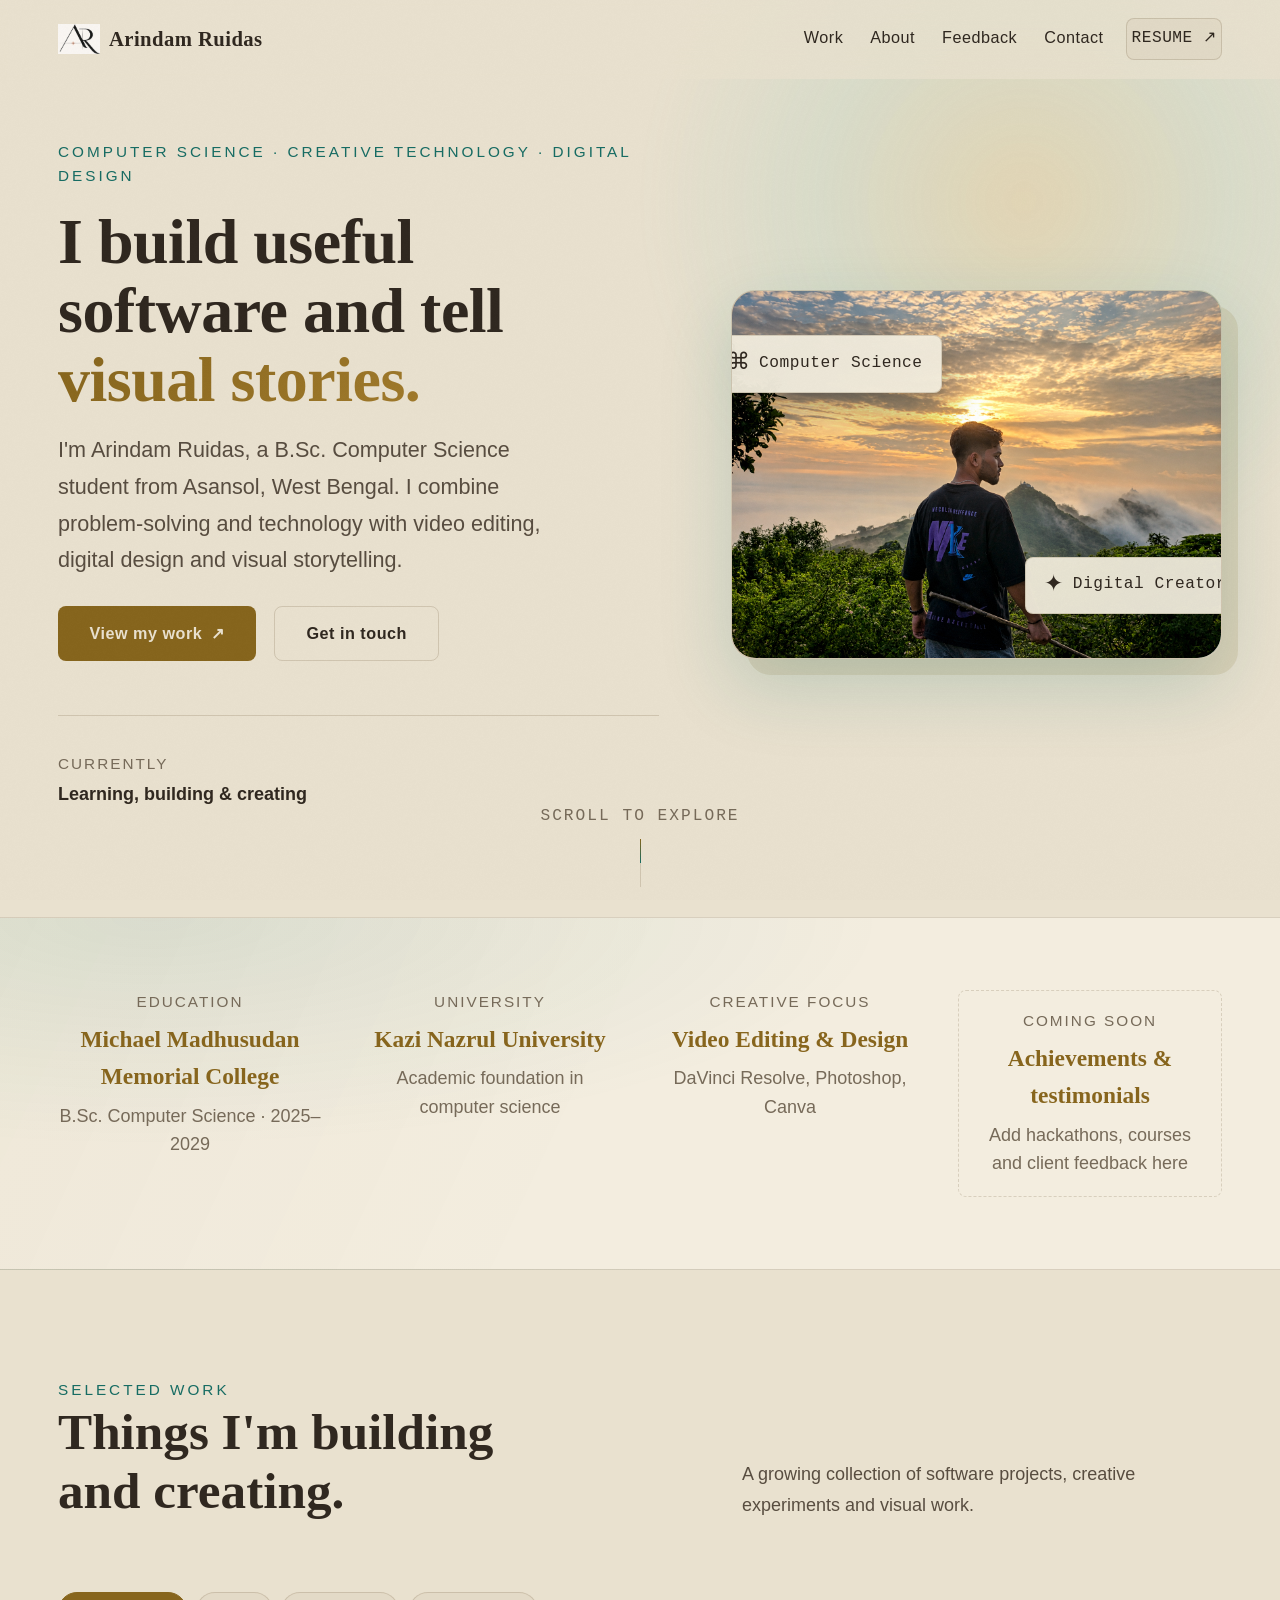
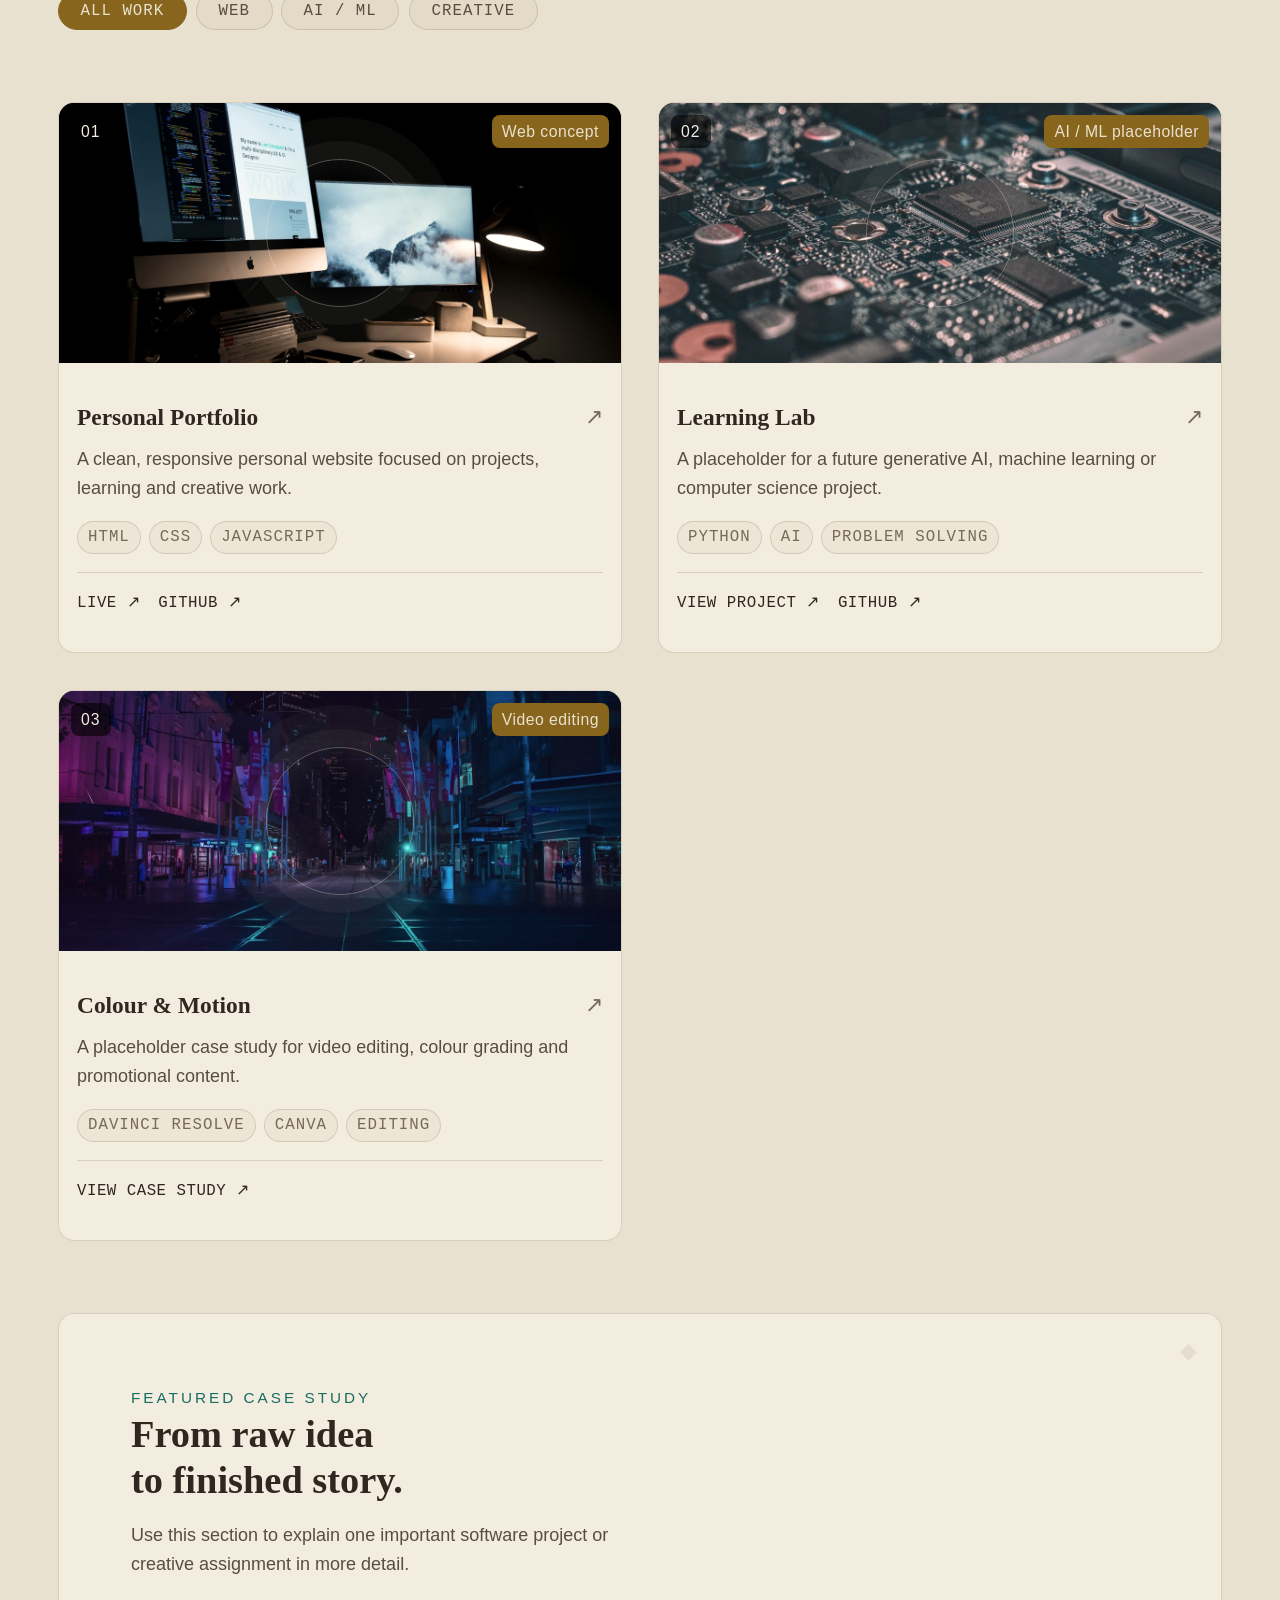
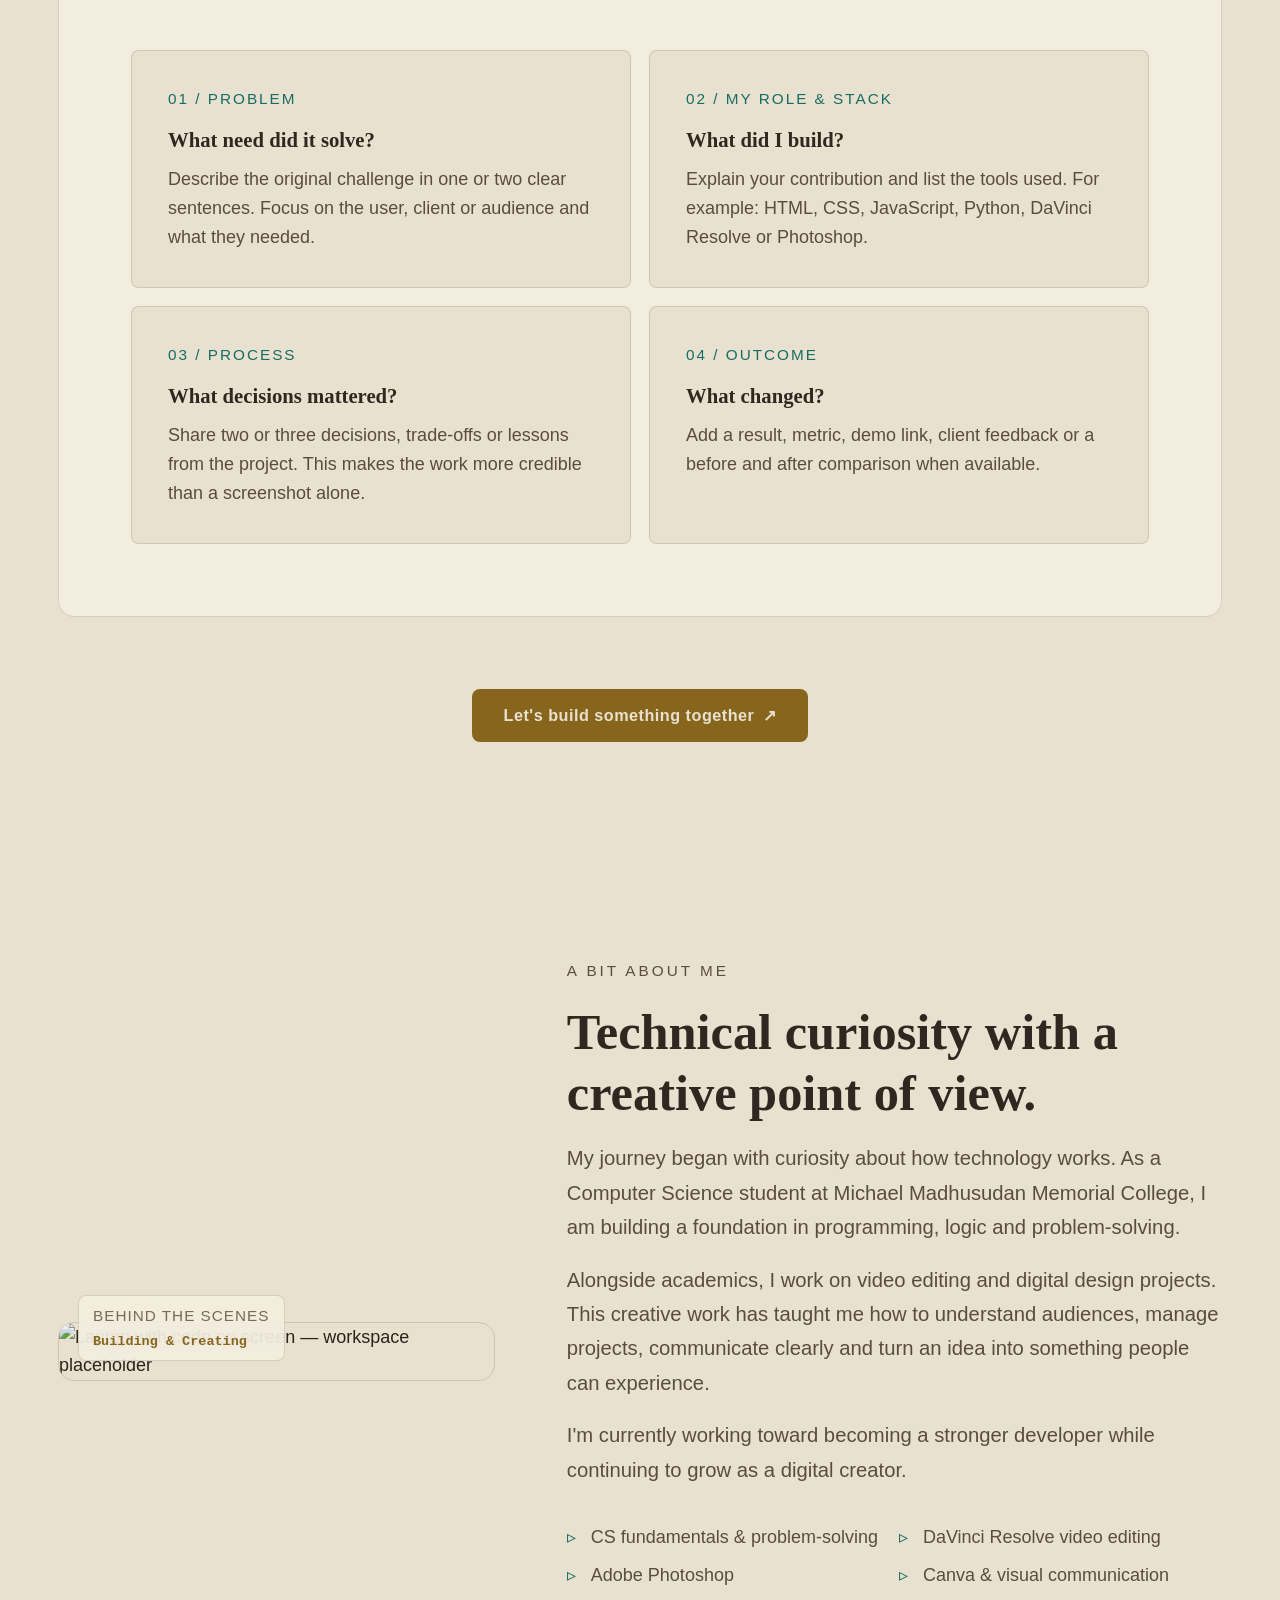
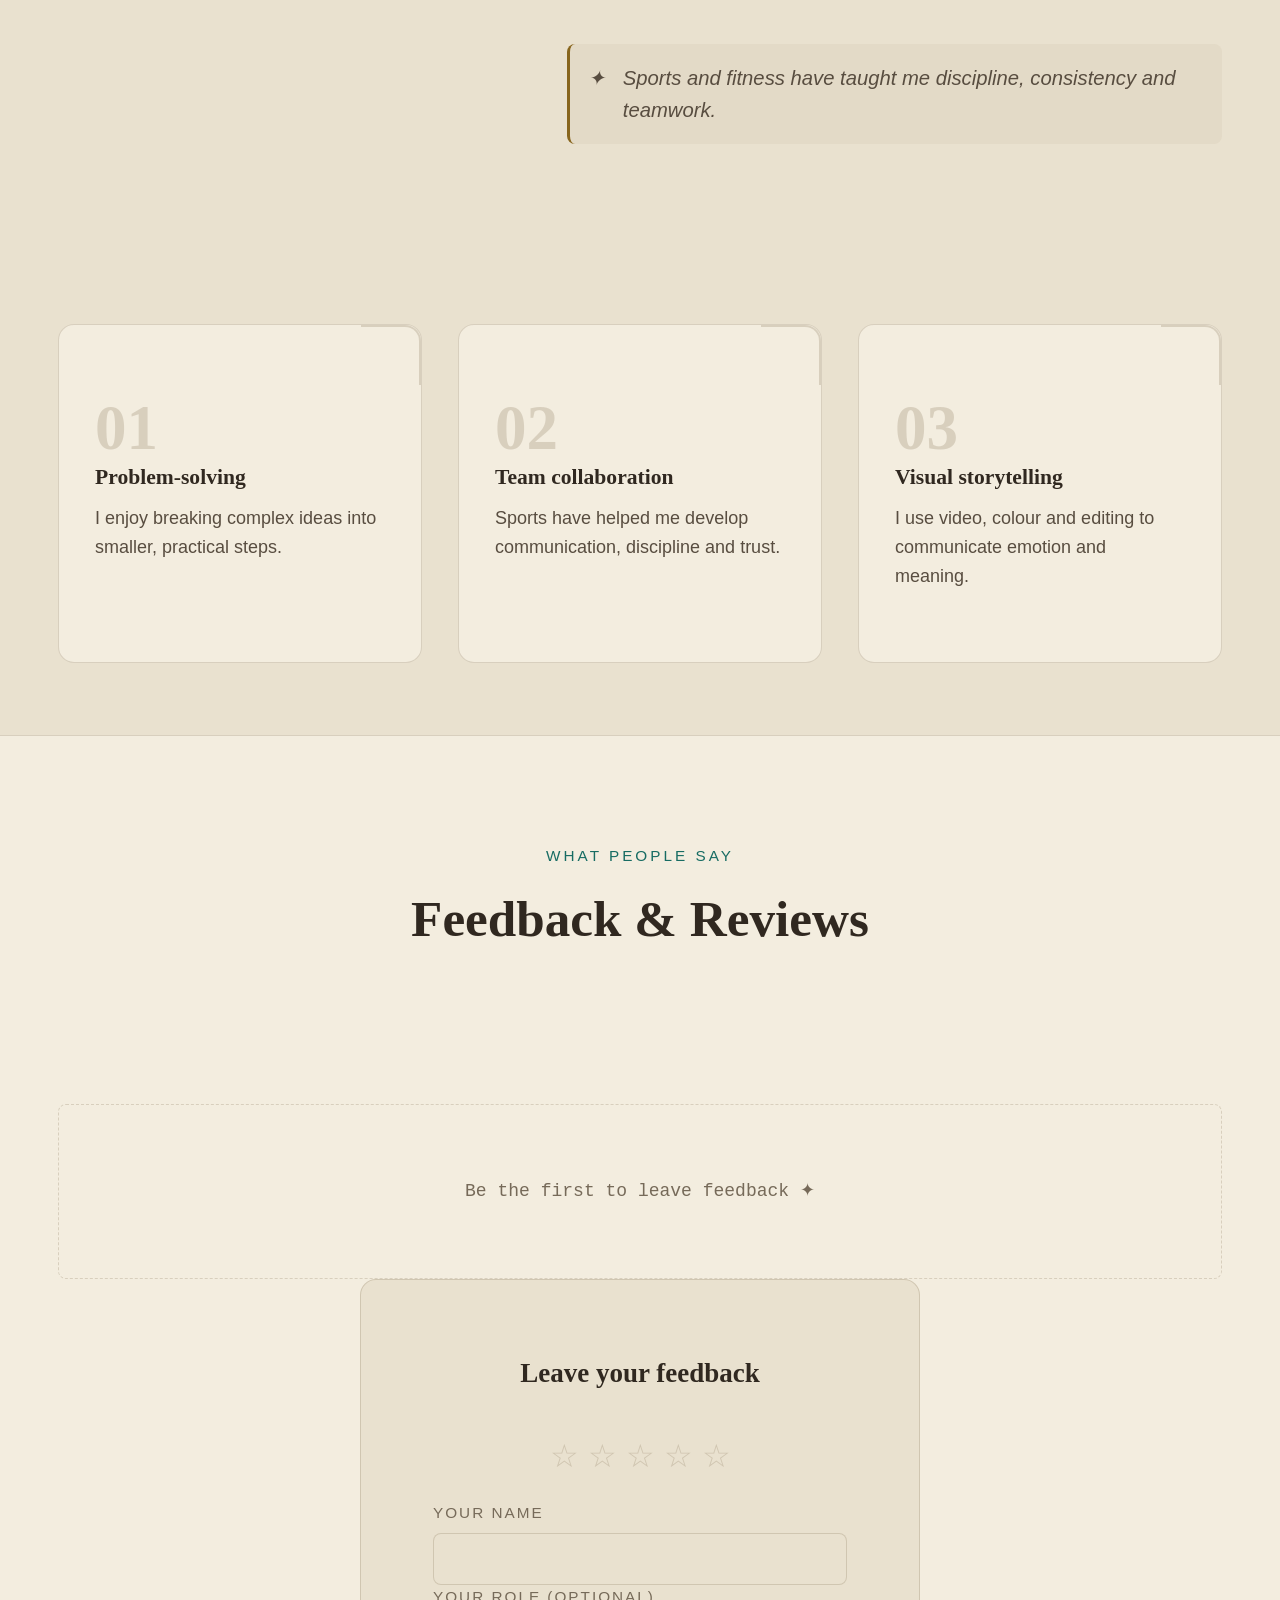
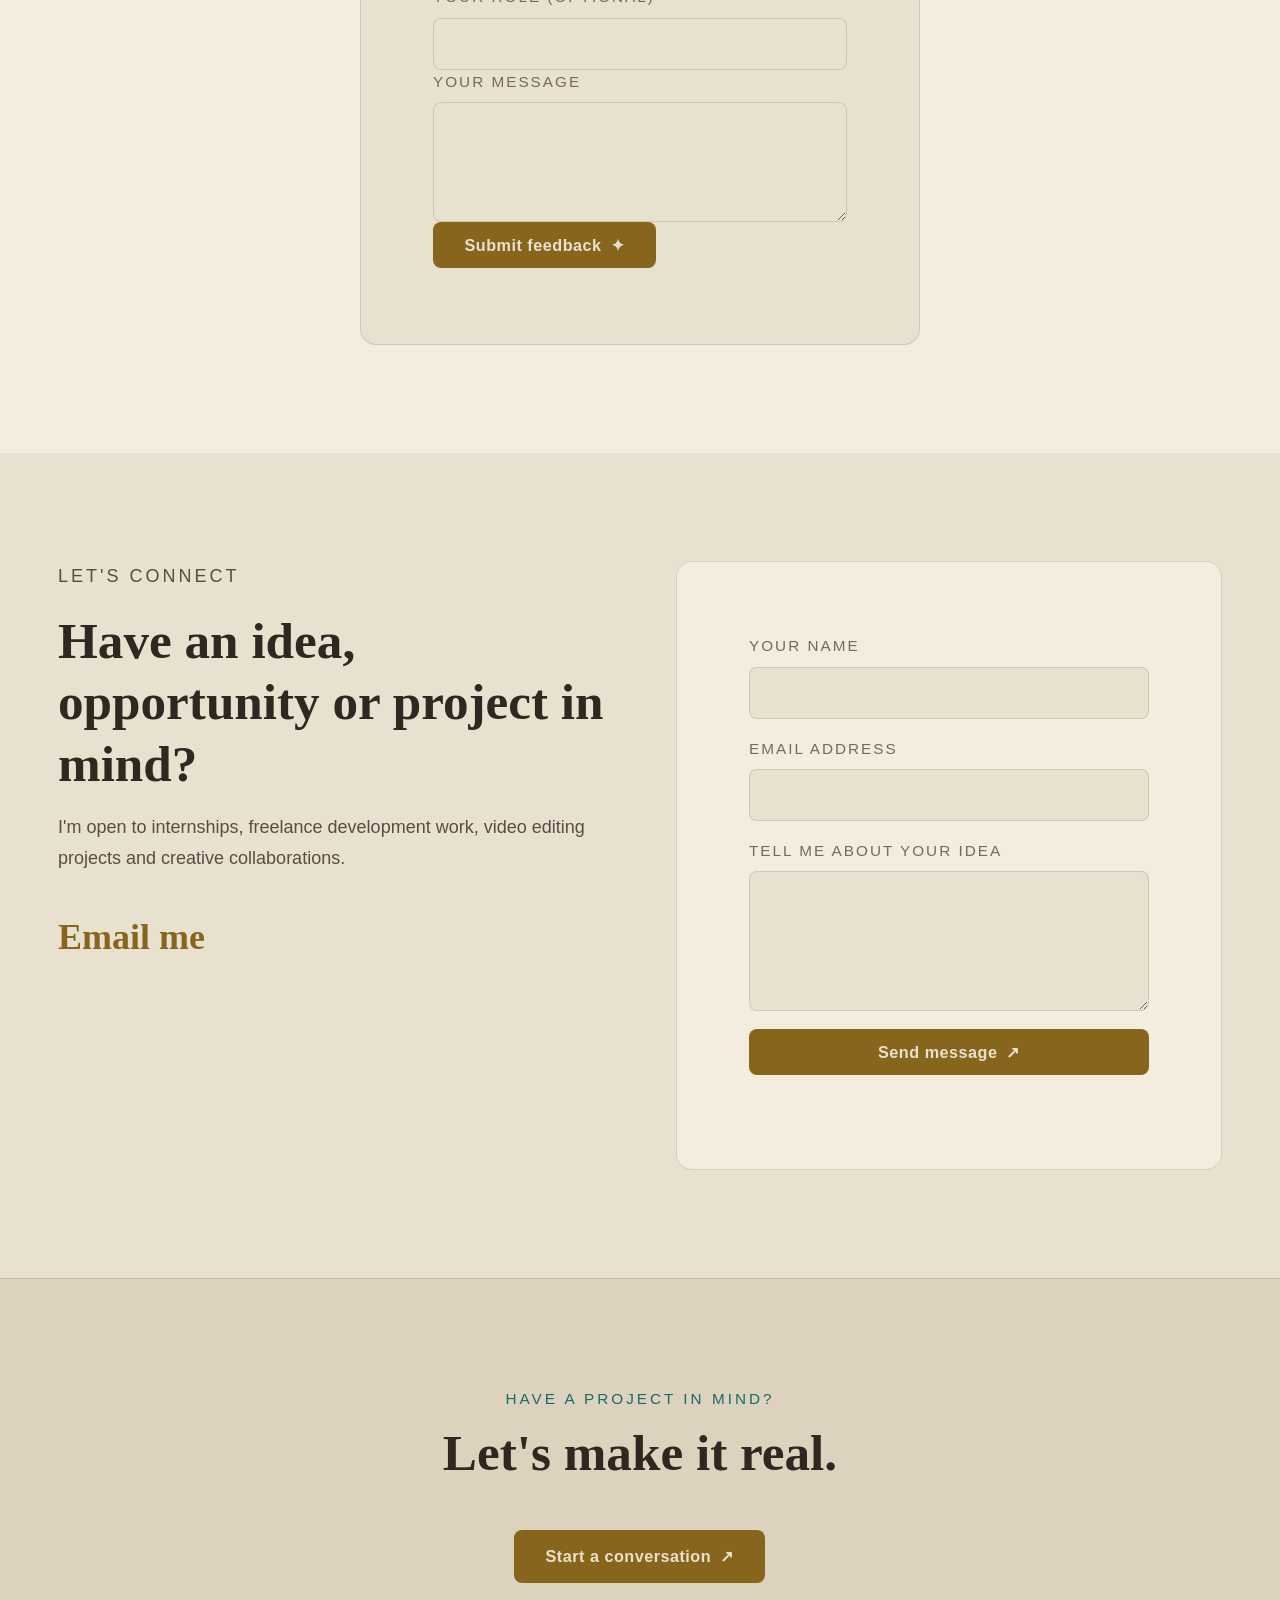
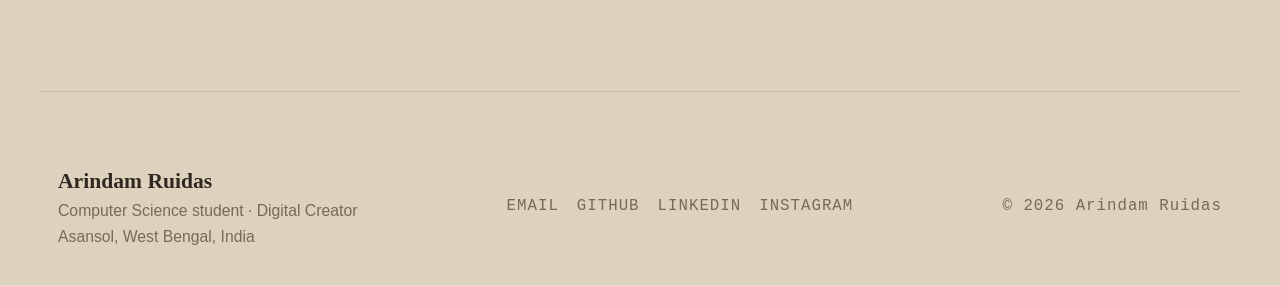
==== commit ed47c364: "Improve portfolio mobile layout and contact links Co-authored-by: Copilot App <223556219+Copilot@use" ====
--- a/index.html
+++ b/index.html
@@ -545,8 +545,7 @@
 
           <a
             class="email-link"
-            href="#contact"
-            data-email-link
+            href="mailto:arindamruidas8@gmail.com"
           >
             Email me
           </a>
@@ -618,23 +617,23 @@
       </div>
 
       <div class="footer-links">
-        <a href="#contact" data-email-link>Email</a>
+        <a href="mailto:arindamruidas8@gmail.com">Email</a>
         <a
-          href="https://github.com/"
+          href="https://github.com/ar-indam"
           target="_blank"
           rel="noopener noreferrer"
         >
           GitHub
         </a>
         <a
-          href="https://www.linkedin.com/"
+          href="https://www.linkedin.com/in/arindam-ruidas04"
           target="_blank"
           rel="noopener noreferrer"
         >
           LinkedIn
         </a>
         <a
-          href="https://www.instagram.com/"
+          href="https://www.instagram.com/ur.arindam.__?obrf=MXNoYnRibTJkdDlnZA=="
           target="_blank"
           rel="noopener noreferrer"
         >
--- a/styles.css
+++ b/styles.css
@@ -98,6 +98,7 @@
 
 html {
   scroll-behavior: smooth;
+  scroll-padding-top: 5.5rem;
   font-size: 17px;
   font-family: var(--font-body);
   background-color: var(--bg-deep);
@@ -207,6 +208,7 @@
 .container     { width: 100%; max-width: 1200px; margin: 0 auto; padding: 0 var(--space-md); }
 .section       { padding: var(--space-2xl) 0; }
 .section-small { padding: var(--space-xl)  0; }
+section[id]    { scroll-margin-top: 5.5rem; }
 
 /* ══════════════════════════════════════════════════════════════
    HEADER / NAVIGATION
@@ -239,8 +241,8 @@
 }
 
 .brand-logo {
-  width: 52px;
-  height: 38px;
+  width: 42px;
+  height: 36px;
   object-fit: contain;
   mix-blend-mode: multiply;
   flex: 0 0 auto;
@@ -248,8 +250,10 @@
 
 .brand-name {
   font-family: var(--font-heading);
-  font-weight: 700; font-size: 1.2rem;
-  letter-spacing: .5px;
+  font-weight: 700;
+  font-size: clamp(1rem, 3vw, 1.15rem);
+  letter-spacing: .02em;
+  white-space: nowrap;
 }
 
 /* ── Hamburger toggle ── */
@@ -274,35 +278,45 @@
 
 /* ── Mobile Nav Overlay ── */
 .primary-navigation {
-  position: fixed; inset: 0;
-  background: rgba(233,225,207,.98);
-  backdrop-filter: blur(20px);
-  -webkit-backdrop-filter: blur(20px);
+  position: absolute;
+  top: calc(100% + var(--space-sm));
+  right: var(--space-md);
+  left: var(--space-md);
   display: flex; flex-direction: column;
-  align-items: center; justify-content: center;
-  gap: var(--space-lg);
-  transform: translateY(-100%);
-  transition: transform .5s cubic-bezier(.77,0,.175,1);
+  align-items: stretch;
+  gap: 0;
+  padding: var(--space-sm);
+  background: rgba(243,237,223,.98);
+  border: 1px solid var(--glass-border);
+  border-radius: var(--radius-lg);
+  box-shadow: 0 16px 40px rgba(48,40,32,.16);
+  opacity: 0;
+  visibility: hidden;
+  transform: translateY(-8px);
+  transition: opacity .2s ease, transform .2s ease, visibility .2s;
   z-index: 200;
 }
 
-.primary-navigation.is-open { transform: translateY(0); }
+.primary-navigation.is-open {
+  opacity: 1;
+  visibility: visible;
+  transform: translateY(0);
+}
 
 .primary-navigation a {
-  font-family: var(--font-heading);
-  font-size: 2rem; font-weight: 700;
-  letter-spacing: 1px;
+  font-family: var(--font-body);
+  font-size: 1rem;
+  font-weight: 500;
+  letter-spacing: .02em;
   position: relative;
+  padding: .8rem 1rem;
+  border-radius: var(--radius);
 }
 
 .primary-navigation a::after {
-  content: '';
-  position: absolute; bottom: -4px; left: 0;
-  width: 0; height: 2px;
-  background: var(--accent-gold);
-  transition: width var(--transition);
-}
-.primary-navigation a:hover::after { width: 100%; }
+  content: none;
+}
+.primary-navigation a:hover { background: var(--glass-bg); }
 
 .nav-resume {
   font-family: var(--font-mono) !important;
@@ -319,23 +333,37 @@
   border-color: var(--accent-gold);
 }
 
-body.menu-open { overflow: hidden; }
-
-@media (min-width: 768px) {
+@media (min-width: 900px) {
   .menu-toggle { display: none; }
 
   .primary-navigation {
     position: static; height: auto; width: auto;
     flex-direction: row; background: transparent;
-    backdrop-filter: none; -webkit-backdrop-filter: none;
-    transform: none; gap: var(--space-lg);
+    border: 0; border-radius: 0; box-shadow: none;
+    padding: 0; opacity: 1; visibility: visible;
+    transform: none; gap: var(--space-md);
   }
 
   .primary-navigation a {
     font-family: var(--font-body);
     font-size: .9rem; font-weight: 500;
     letter-spacing: .5px;
+    padding: .4rem .25rem;
   }
+
+  .primary-navigation a::after {
+    content: '';
+    position: absolute;
+    bottom: -4px;
+    left: 0;
+    width: 0;
+    height: 2px;
+    background: var(--accent-gold);
+    transition: width var(--transition);
+  }
+
+  .primary-navigation a:hover::after { width: 100%; }
+  .primary-navigation a:hover { background: transparent; }
 }
 
 /* ══════════════════════════════════════════════════════════════
@@ -1436,3 +1464,50 @@
 .menu-toggle {
   transform: translate3d(var(--magnetic-x, 0), var(--magnetic-y, 0), 0);
 }
+
+@media (max-width: 600px) {
+  html { font-size: 16px; }
+
+  .section { padding: 4rem 0; }
+  .section-small { padding: 3rem 0; }
+  section[id] { scroll-margin-top: 5rem; }
+
+  .container { padding: 0 1.1rem; }
+  .brand { gap: .45rem; }
+  .brand-logo { width: 36px; height: 32px; }
+  .brand-name { font-size: 1rem; }
+
+  .hero { padding-top: 110px; min-height: auto; }
+  .hero-description,
+  .section-intro,
+  .about-content p,
+  .contact-content > p,
+  .case-study-heading > p:last-child,
+  .case-study-block p,
+  .strength-item p {
+    max-width: 60ch;
+    text-wrap: pretty;
+    line-height: 1.75;
+  }
+
+  .credibility-grid { text-align: left; }
+  .case-study { padding: var(--space-lg); }
+  .case-study-block { padding: var(--space-md); }
+  .strength-item { padding: var(--space-lg) var(--space-md); }
+  .feedback-form-wrap,
+  .contact-form { padding: var(--space-lg); }
+}
+
+@media (hover: none), (pointer: coarse) {
+  .grain-overlay { display: none; }
+  .floating-card { animation: none; }
+  .hero-image-wrap::before { animation: none; }
+  .project-card,
+  .strength-item,
+  .case-study-block,
+  .button,
+  .filter-button,
+  .menu-toggle {
+    will-change: auto;
+  }
+}
